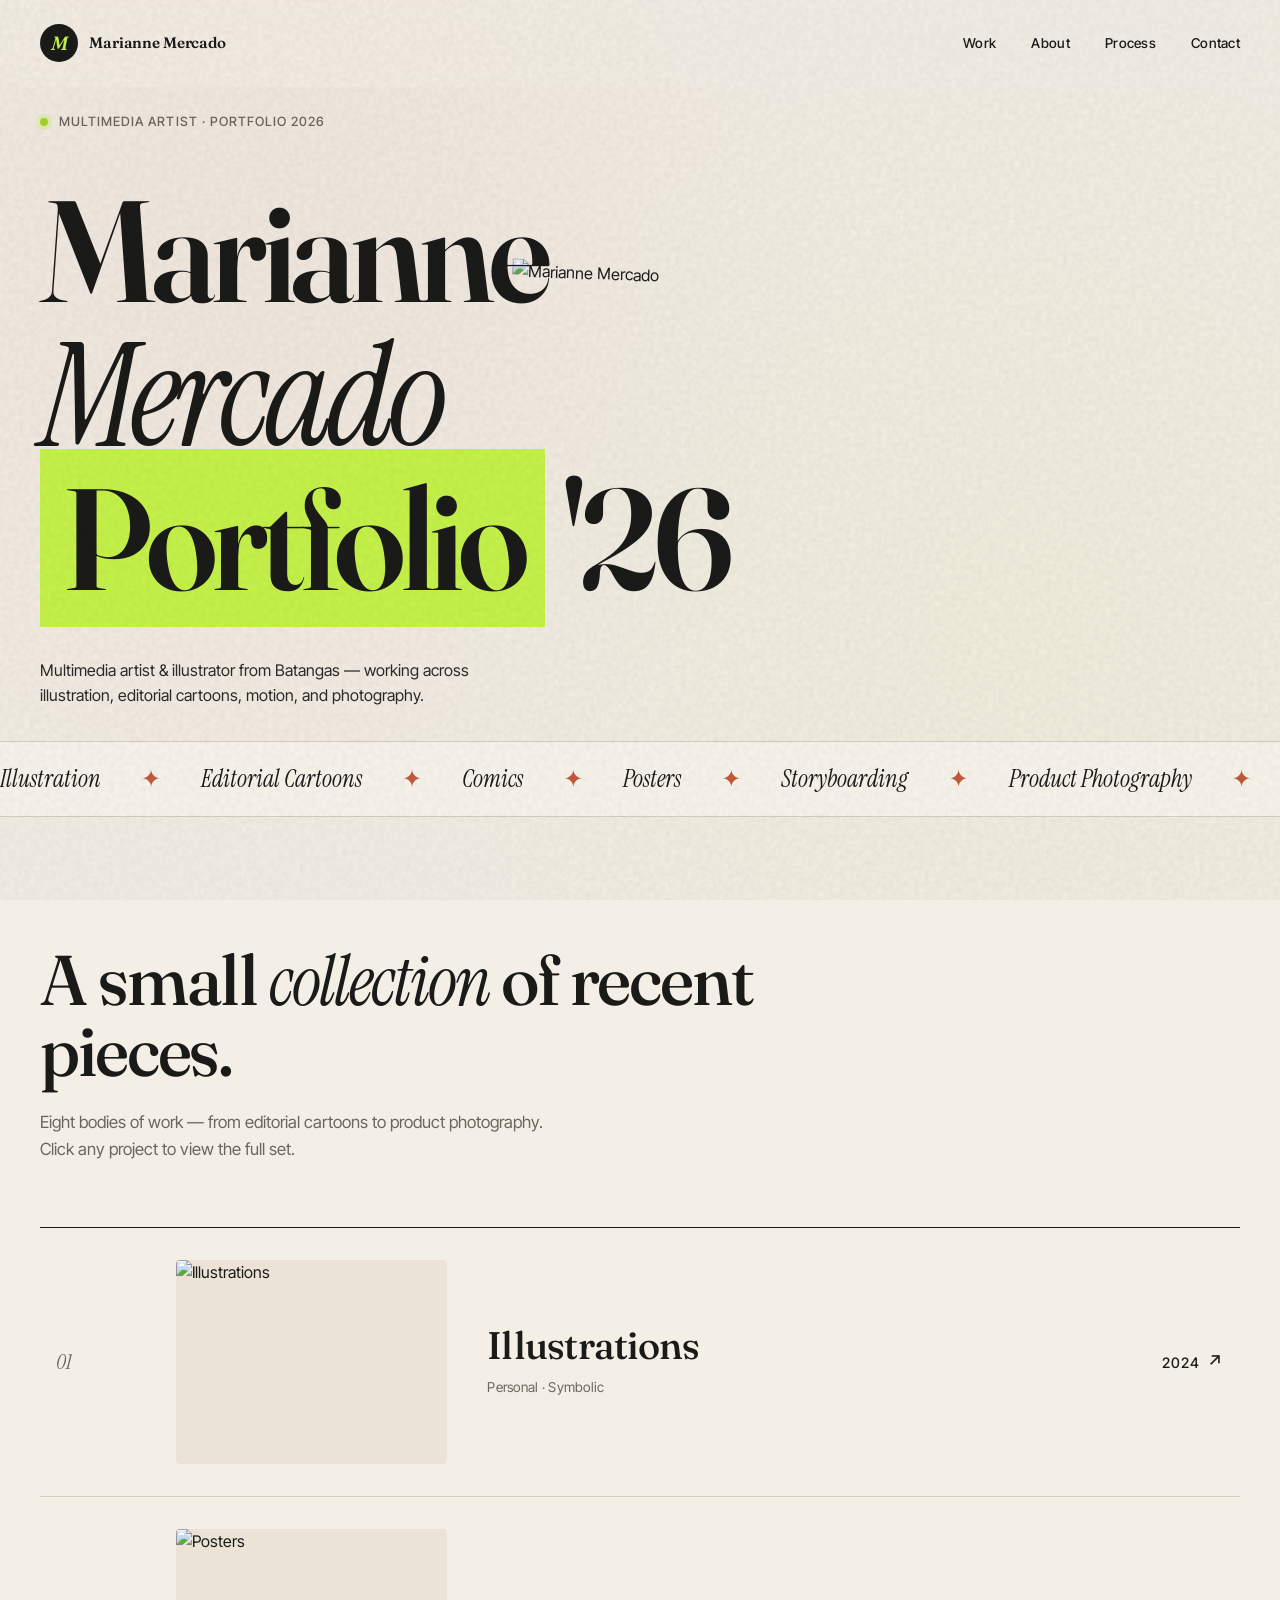
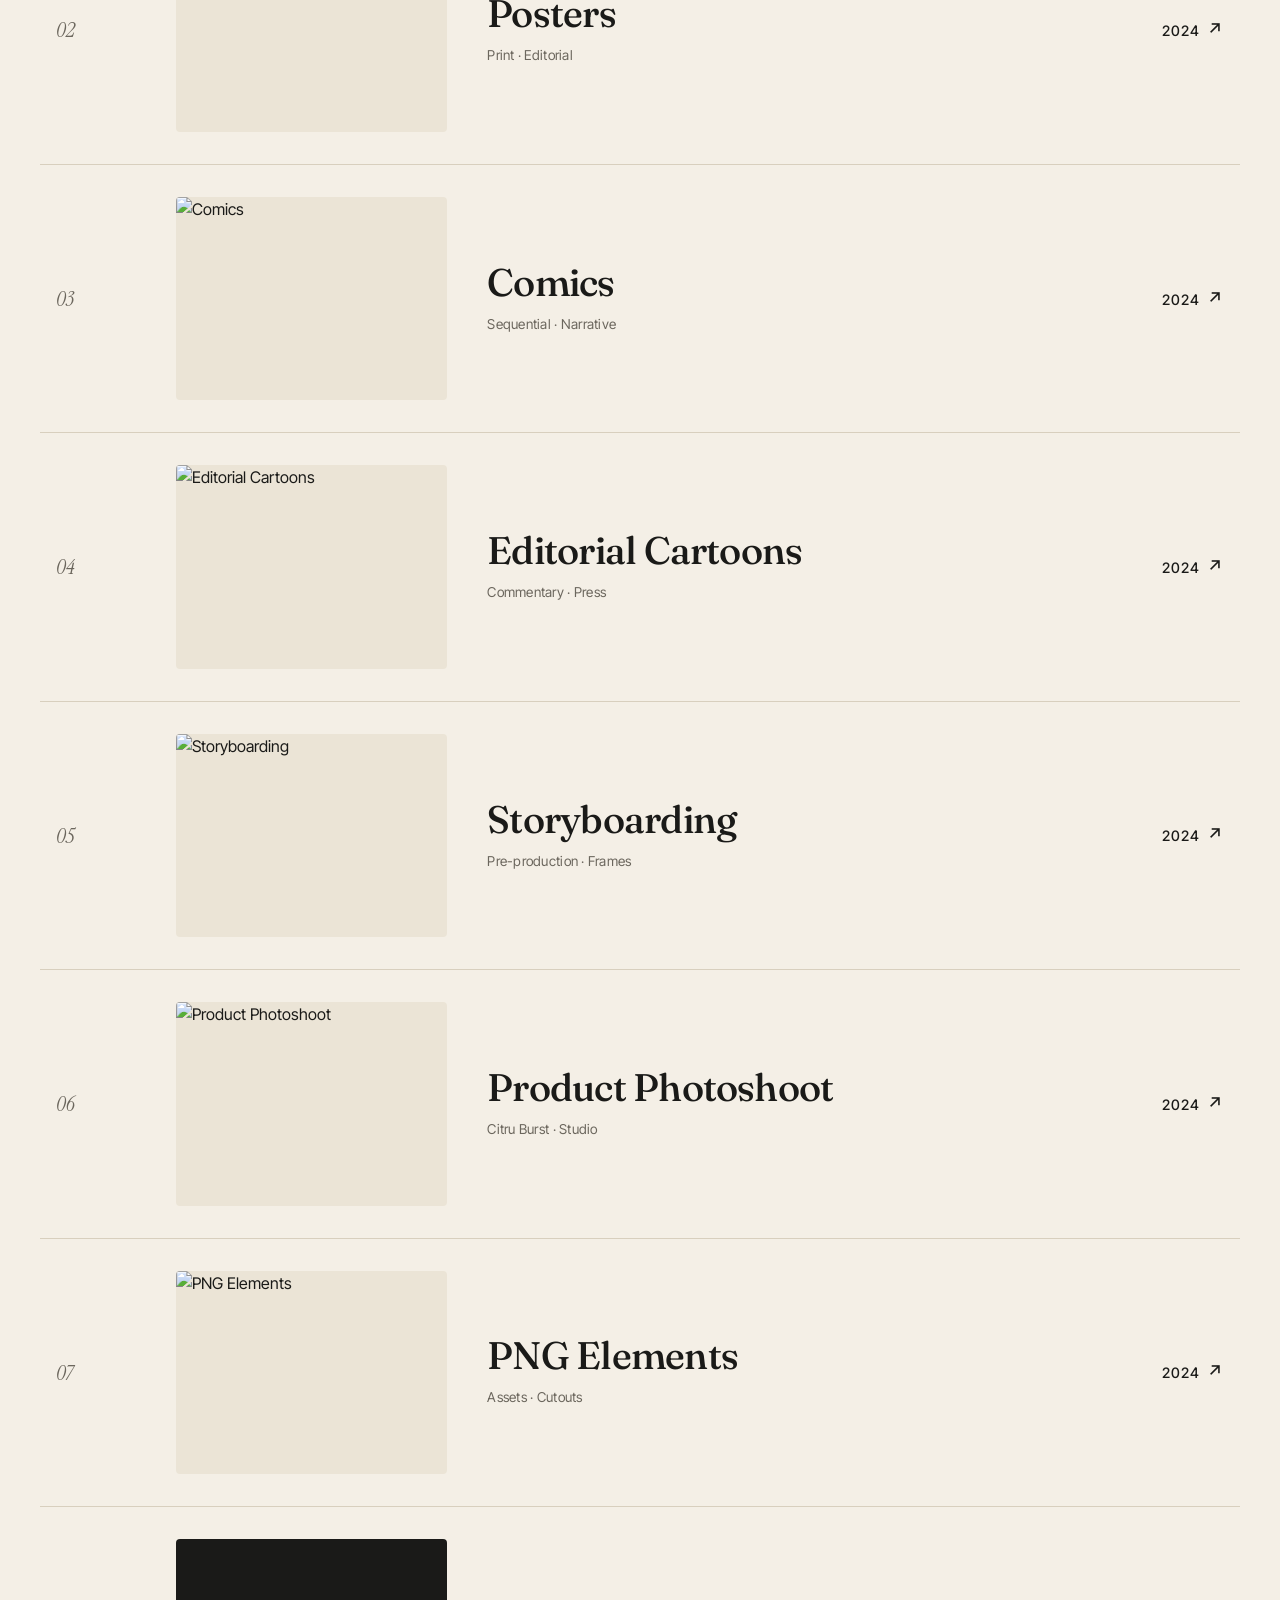
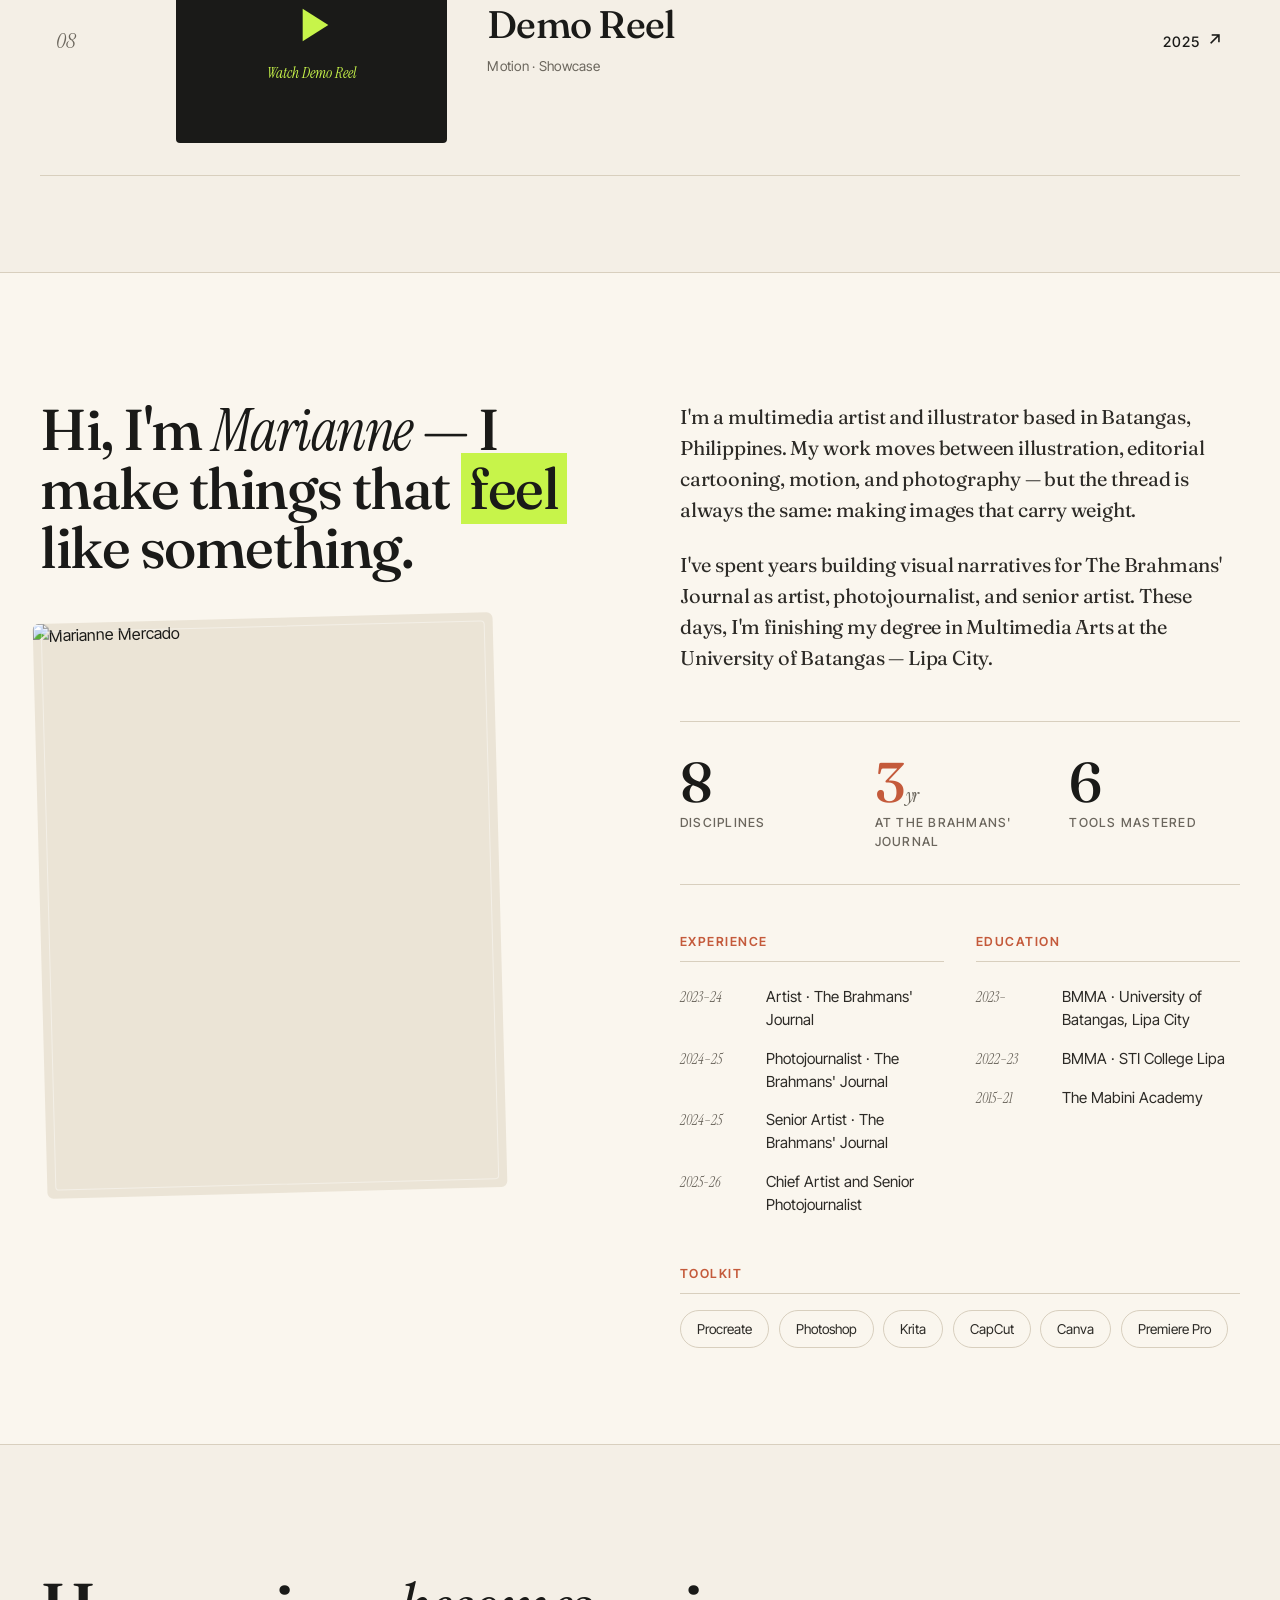
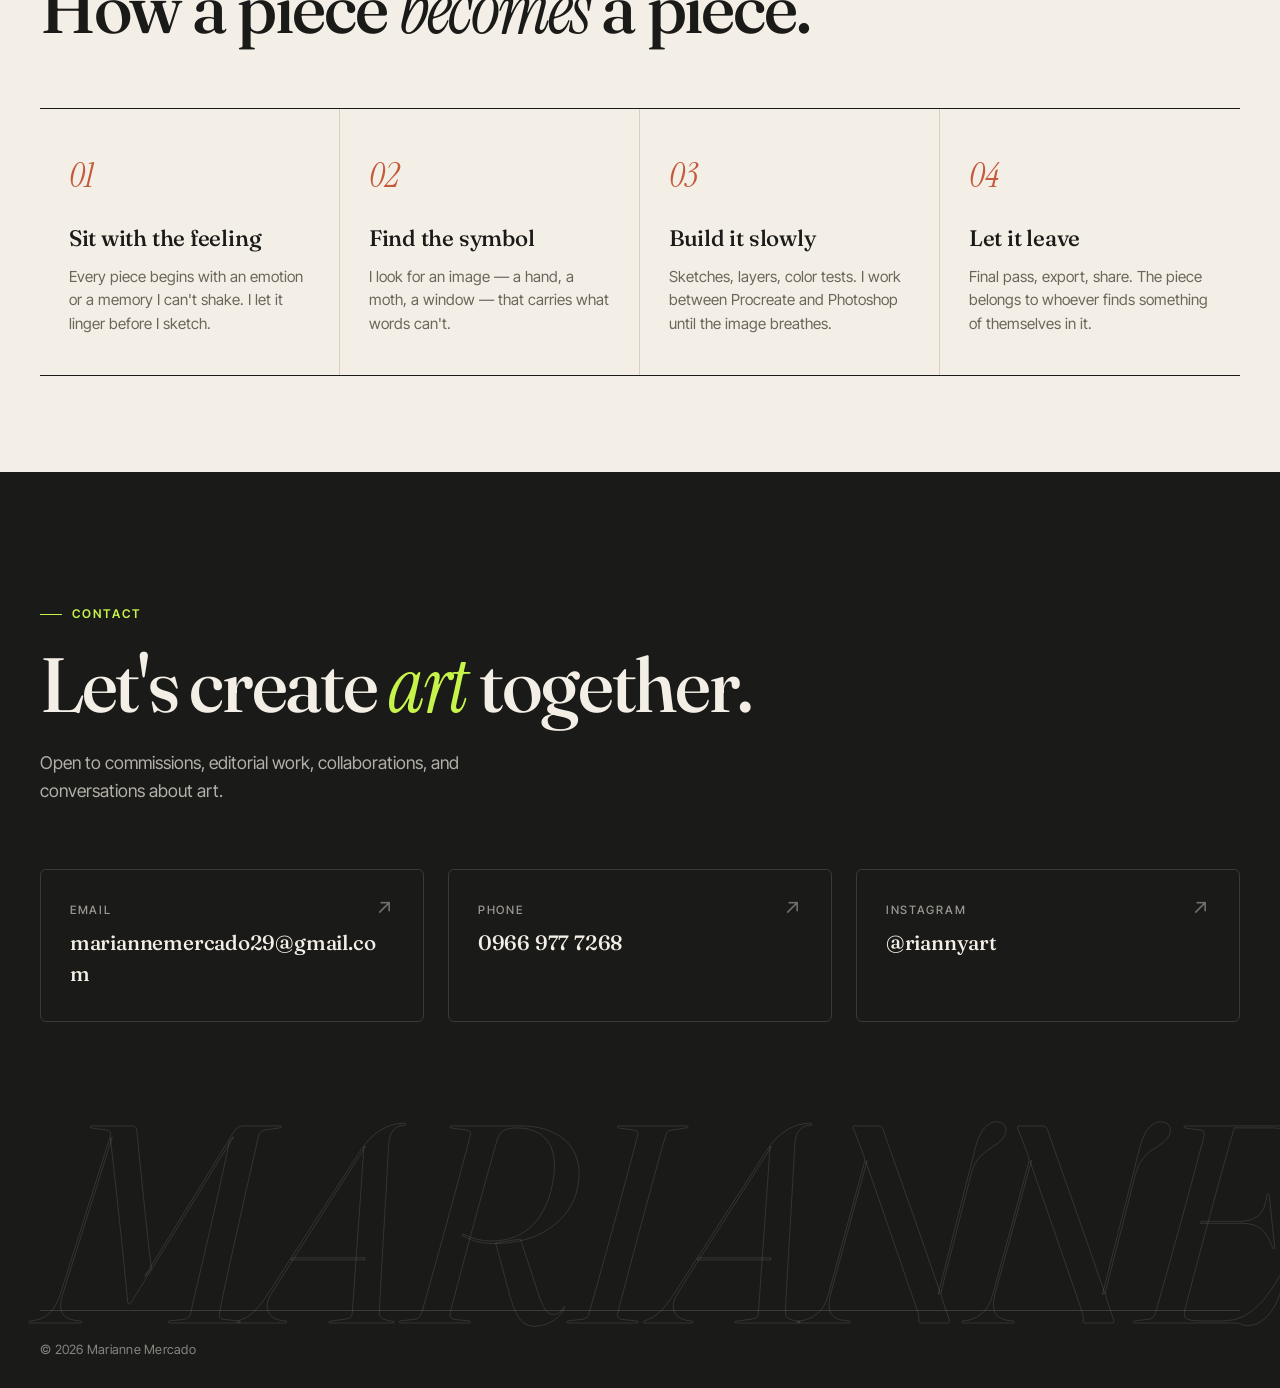
==== index.html @ a0bd2913 "Add files via upload" ====
<!DOCTYPE html>
<html lang="en">
<head>
    <meta charset="UTF-8">
    <meta name="viewport" content="width=device-width, initial-scale=1.0">
    <title>Marianne Mercado — Portfolio 2026</title>
    <link rel="stylesheet" href="styles.css">
    <link rel="preconnect" href="https://fonts.googleapis.com">
    <link rel="preconnect" href="https://fonts.gstatic.com" crossorigin>
    <link href="https://fonts.googleapis.com/css2?family=Fraunces:ital,opsz,wght@0,9..144,300;0,9..144,400;0,9..144,600;0,9..144,800;0,9..144,900;1,9..144,400&family=Instrument+Serif:ital@0;1&family=Inter+Tight:wght@300;400;500;600;700&display=swap" rel="stylesheet">
</head>
<body>

    <!-- ======= NAVBAR ======= -->
    <header class="navbar">
        <a href="#top" class="brand">
            <span class="brand-mark">M</span>
            <span class="brand-name">Marianne Mercado</span>
        </a>
        <nav class="nav-links">
            <a href="#work">Work</a>
            <a href="#about">About</a>
            <a href="#process">Process</a>
            <a href="#contact">Contact</a>
        </nav>
    </header>

   <!-- ======= HERO ======= -->
   <section id="top" class="hero">
    <div class="hero-grid">
        <div class="hero-meta">
            <span class="dot"></span>
            <span>Multimedia Artist · Portfolio 2026</span>
        </div>

            <h1 class="hero-title">
                <span class="line">Marianne</span>
                <span class="line"><em>Mercado</em></span>
                <span class="line"><span class="accent">Portfolio</span> '26</span>
            </h1>

            <div class="hero-portrait">
                <img src="potrait.png" alt="Marianne Mercado">
            </div>
        </div>

        <div class="hero-foot">
            <p class="hero-sub">
                Multimedia artist &amp; illustrator from Batangas — working across illustration, editorial cartoons, motion, and photography.
            </p>
            <!-- <a href="#work" class="hero-cta">
                <span>View Selected Work</span>
                <svg width="18" height="18" viewBox="0 0 24 24" fill="none" stroke="currentColor" stroke-width="2"><path d="M5 12h14M13 5l7 7-7 7"/></svg>
            </a> -->
        </div>

        <div class="ghost-type" aria-hidden="true">MM</div>
    </div>

    <div class="ticker">
        <div class="ticker-track">
            <span>Illustration</span><span>✦</span>
            <span>Editorial Cartoons</span><span>✦</span>
            <span>Comics</span><span>✦</span>
            <span>Posters</span><span>✦</span>
            <span>Storyboarding</span><span>✦</span>
            <span>Product Photography</span><span>✦</span>
            <span>Motion</span><span>✦</span>
            <span>Illustration</span><span>✦</span>
            <span>Editorial Cartoons</span><span>✦</span>
            <span>Comics</span><span>✦</span>
            <span>Posters</span><span>✦</span>
            <span>Storyboarding</span><span>✦</span>
            <span>Product Photography</span><span>✦</span>
            <span>Motion</span><span>✦</span>
        </div>
    </div>
</section>

    <!-- ======= SELECTED WORK ======= -->
    <section id="work" class="work">
        <div class="section-head">
            <h2 class="section-title">A small <em>collection</em> of recent pieces.</h2>
            <p class="section-note">Eight bodies of work — from editorial cartoons to product photography. Click any project to view the full set.</p>
        </div>

        <div class="projects">

            <!-- 01 ILLUSTRATIONS -->
            <a href="illustrations.html" class="project">
                <div class="proj-num">01</div>
                <div class="proj-media">
                    <img src="Illus1.PNG" alt="Illustrations">
                </div>
                <div class="proj-info">
                    <h3>Illustrations</h3>
                    <span class="proj-tag">Personal · Symbolic</span>
                </div>
                <div class="proj-year">2024</div>
            </a>

            <!-- 02 POSTERS -->
            <a href="posters.html" class="project">
                <div class="proj-num">02</div>
                <div class="proj-media">
                    <img src="Poster1.PNG" alt="Posters">
                </div>
                <div class="proj-info">
                    <h3>Posters</h3>
                    <span class="proj-tag">Print · Editorial</span>
                </div>
                <div class="proj-year">2024</div>
            </a>

            <!-- 03 COMICS -->
            <a href="comics.html" class="project">
                <div class="proj-num">03</div>
                <div class="proj-media">
                    <img src="Comic1.PNG" alt="Comics">
                </div>
                <div class="proj-info">
                    <h3>Comics</h3>
                    <span class="proj-tag">Sequential · Narrative</span>
                </div>
                <div class="proj-year">2024</div>
            </a>

            <!-- 04 EDITORIAL CARTOONS -->
            <a href="editorial-cartoons.html" class="project">
                <div class="proj-num">04</div>
                <div class="proj-media">
                    <img src="ec1.PNG" alt="Editorial Cartoons">
                </div>
                <div class="proj-info">
                    <h3>Editorial Cartoons</h3>
                    <span class="proj-tag">Commentary · Press</span>
                </div>
                <div class="proj-year">2024</div>
            </a>

            <!-- 05 STORYBOARDING -->
            <a href="storyboarding.html" class="project">
                <div class="proj-num">05</div>
                <div class="proj-media">
                    <img src="story1.PNG" alt="Storyboarding">
                </div>
                <div class="proj-info">
                    <h3>Storyboarding</h3>
                    <span class="proj-tag">Pre-production · Frames</span>
                </div>
                <div class="proj-year">2024</div>
            </a>

            <!-- 06 PRODUCT PHOTOSHOOT -->
            <a href="product-photoshoot.html" class="project">
                <div class="proj-num">06</div>
                <div class="proj-media">
                    <img src="Citru Birst 1.PNG" alt="Product Photoshoot">
                </div>
                <div class="proj-info">
                    <h3>Product Photoshoot</h3>
                    <span class="proj-tag">Citru Burst · Studio</span>
                </div>
                <div class="proj-year">2024</div>
            </a>

            <!-- 07 PNG ELEMENTS -->
            <a href="png-elements.html" class="project">
                <div class="proj-num">07</div>
                <div class="proj-media">
                    <img src="png1.PNG" alt="PNG Elements">
                </div>
                <div class="proj-info">
                    <h3>PNG Elements</h3>
                    <span class="proj-tag">Assets · Cutouts</span>
                </div>
                <div class="proj-year">2024</div>
            </a>

            <!-- 08 DEMO REEL -->
            <a href="demo-reel.html" class="project project-reel">
                <div class="proj-num">08</div>
                <div class="proj-media reel-media">
                    <div class="reel-overlay">
                        <svg width="56" height="56" viewBox="0 0 24 24" fill="currentColor"><path d="M8 5v14l11-7z"/></svg>
                        <span>Watch Demo Reel</span>
                    </div>
                </div>
                <div class="proj-info">
                    <h3>Demo Reel</h3>
                    <span class="proj-tag">Motion · Showcase</span>
                </div>
                <div class="proj-year">2025</div>
            </a>

        </div>
    </section>

    <!-- ======= ABOUT ======= -->
    <section id="about" class="about">
        <div class="about-grid">

            <div class="about-left">
                <!-- <span class="eyebrow">About</span> -->
                <h2 class="about-title">
                    Hi, I'm <em>Marianne</em> — I make things that <span class="accent">feel</span> like something.
                </h2>
                <div class="about-portrait">
                    <img src="mm.png" alt="Marianne Mercado">
                </div>
            </div>

            <div class="about-right">
                <p class="about-body">
                    I'm a multimedia artist and illustrator based in Batangas, Philippines. My work moves between illustration, editorial cartooning, motion, and photography — but the thread is always the same: making images that carry weight.
                </p>
                <p class="about-body">
                    I've spent years building visual narratives for The Brahmans' Journal as artist, photojournalist, and senior artist. These days, I'm finishing my degree in Multimedia Arts at the University of Batangas — Lipa City.
                </p>

                <div class="stats">
                    <div class="stat">
                        <div class="stat-num">8</div>
                        <div class="stat-lbl">Disciplines</div>
                    </div>
                    <div class="stat">
                        <div class="stat-num accent">3<span>yr</span></div>
                        <div class="stat-lbl">At The Brahmans' Journal</div>
                    </div>
                    <div class="stat">
                        <div class="stat-num">6</div>
                        <div class="stat-lbl">Tools mastered</div>
                    </div>
                </div>

                <div class="info-blocks">
                    <div class="info-block">
                        <h4>Experience</h4>
                        <ul>
                            <li><span>2023–24</span> Artist · The Brahmans' Journal</li>
                            <li><span>2024–25</span> Photojournalist · The Brahmans' Journal</li>
                            <li><span>2024–25</span> Senior Artist · The Brahmans' Journal</li>
                            <li><span>2025-26</span> Chief Artist and Senior Photojournalist</li>
                        </ul>
                    </div>

                    <div class="info-block">
                        <h4>Education</h4>
                        <ul>
                            <li><span>2023–</span> BMMA · University of Batangas, Lipa City</li>
                            <li><span>2022–23</span> BMMA · STI College Lipa</li>
                            <li><span>2015–21</span> The Mabini Academy</li>
                        </ul>
                    </div>

                    <div class="info-block info-block-wide">
                        <h4>Toolkit</h4>
                        <div class="tools">
                            <span>Procreate</span>
                            <span>Photoshop</span>
                            <span>Krita</span>
                            <span>CapCut</span>
                            <span>Canva</span>
                            <span>Premiere Pro</span>
                        </div>
                    </div>
                </div>
            </div>

        </div>
    </section>

    <!-- ======= PROCESS ======= -->
    <section id="process" class="process">
        <div class="section-head">
            <!-- <span class="eyebrow">Process</span> -->
            <h2 class="section-title">How a piece <em>becomes</em> a piece.</h2>
        </div>

        <div class="process-steps">
            <div class="step">
                <div class="step-num">01</div>
                <h4>Sit with the feeling</h4>
                <p>Every piece begins with an emotion or a memory I can't shake. I let it linger before I sketch.</p>
            </div>
            <div class="step">
                <div class="step-num">02</div>
                <h4>Find the symbol</h4>
                <p>I look for an image — a hand, a moth, a window — that carries what words can't.</p>
            </div>
            <div class="step">
                <div class="step-num">03</div>
                <h4>Build it slowly</h4>
                <p>Sketches, layers, color tests. I work between Procreate and Photoshop until the image breathes.</p>
            </div>
            <div class="step">
                <div class="step-num">04</div>
                <h4>Let it leave</h4>
                <p>Final pass, export, share. The piece belongs to whoever finds something of themselves in it.</p>
            </div>
        </div>
    </section>

    <!-- ======= CONTACT ======= -->
    <section id="contact" class="contact">
        <div class="contact-inner">
            <span class="eyebrow">Contact</span>
            <h2 class="contact-title">
                Let's create <em>art</em> together.
            </h2>
            <p class="contact-sub">
                Open to commissions, editorial work, collaborations, and conversations about art.
            </p>

            <div class="contact-grid">
                <a href="mailto:mariannemercado29@gmail.com" class="contact-card">
                    <span class="card-lbl">Email</span>
                    <span class="card-val">mariannemercado29@gmail.com</span>
                    <span class="card-arrow">↗</span>
                </a>
                <a href="tel:09669777268" class="contact-card">
                    <span class="card-lbl">Phone</span>
                    <span class="card-val">0966 977 7268</span>
                    <span class="card-arrow">↗</span>
                </a>
                <a href="https://instagram.com/riannyart" class="contact-card">
                    <span class="card-lbl">Instagram</span>
                    <span class="card-val">@riannyart</span>
                    <span class="card-arrow">↗</span>
                </a>
            </div>
        </div>

        <div class="big-name" aria-hidden="true">MARIANNE</div>

        <footer class="footer">
            <span>© 2026 Marianne Mercado</span>
            <!-- <span>Made with care in UBLC, PH</span> -->
        </footer>
    </section>

</body>
</html>
---- styles.css ----
/* =========================================================
   MARIANNE MERCADO — PORTFOLIO 2026
   Artsy editorial portfolio · light cream + lime accent
   ========================================================= */

* { margin: 0; padding: 0; box-sizing: border-box; }

:root {
    /* Core palette — warm cream + ink + sharp lime */
    --cream: #f4efe6;
    --cream-deep: #ebe4d6;
    --paper: #faf6ee;
    --ink: #1a1a18;
    --ink-soft: #2c2a26;
    --muted: #6b665d;
    --line: #d8cfbe;
    --lime: #c7f44a;
    --lime-deep: #a8d62e;
    --rust: #c45a3b;

    /* Typography */
    --serif: 'Fraunces', 'Playfair Display', Georgia, serif;
    --serif-italic: 'Instrument Serif', 'Fraunces', Georgia, serif;
    --sans: 'Inter Tight', system-ui, sans-serif;
}

html { scroll-behavior: smooth; }

body {
    font-family: var(--sans);
    background: var(--cream);
    color: var(--ink);
    line-height: 1.5;
    overflow-x: hidden;
    /* Subtle paper grain */
    background-image:
        radial-gradient(circle at 20% 30%, rgba(196, 90, 59, 0.04) 0, transparent 50%),
        radial-gradient(circle at 80% 70%, rgba(199, 244, 74, 0.05) 0, transparent 50%);
    background-attachment: fixed;
}

/* Grain overlay for that "printed" texture */
body::before {
    content: '';
    position: fixed;
    inset: 0;
    pointer-events: none;
    z-index: 999;
    opacity: 0.15;
    mix-blend-mode: multiply;
    background-image: url("data:image/svg+xml,%3Csvg viewBox='0 0 200 200' xmlns='http://www.w3.org/2000/svg'%3E%3Cfilter id='n'%3E%3CfeTurbulence type='fractalNoise' baseFrequency='0.85' numOctaves='2' stitchTiles='stitch'/%3E%3CfeColorMatrix values='0 0 0 0 0.1 0 0 0 0 0.1 0 0 0 0 0.1 0 0 0 0.6 0'/%3E%3C/filter%3E%3Crect width='100%25' height='100%25' filter='url(%23n)'/%3E%3C/svg%3E");
}

img { max-width: 100%; display: block; }
a { color: inherit; text-decoration: none; }
em { font-family: var(--serif-italic); font-style: italic; font-weight: 400; }

::selection { background: var(--lime); color: var(--ink); }

/* =========================================================
   NAVBAR
   ========================================================= */

.navbar {
    position: fixed;
    top: 0; left: 0; right: 0;
    z-index: 100;
    display: flex;
    justify-content: space-between;
    align-items: center;
    padding: 1.5rem 2.5rem;
    backdrop-filter: blur(8px);
    background: rgba(244, 239, 230, 0.75);
    border-bottom: 1px solid transparent;
    transition: border-color 0.3s ease;
}

.navbar:hover { border-bottom-color: var(--line); }

.brand {
    display: flex;
    align-items: center;
    gap: 0.7rem;
    font-family: var(--serif);
    font-weight: 600;
}

.brand-mark {
    width: 38px;
    height: 38px;
    border-radius: 50%;
    background: var(--ink);
    color: var(--lime);
    display: flex;
    align-items: center;
    justify-content: center;
    font-family: var(--serif);
    font-style: italic;
    font-size: 1.2rem;
    font-weight: 600;
    transition: transform 0.4s cubic-bezier(0.34, 1.56, 0.64, 1);
}

.brand:hover .brand-mark { transform: rotate(-15deg) scale(1.05); }

.brand-name {
    font-size: 0.95rem;
    letter-spacing: -0.01em;
}

.nav-links {
    display: flex;
    gap: 2.2rem;
    font-family: var(--sans);
    font-size: 0.85rem;
    font-weight: 500;
    letter-spacing: 0.02em;
}

.nav-links a {
    position: relative;
    padding: 0.3rem 0;
    transition: color 0.2s ease;
}

.nav-links a::after {
    content: '';
    position: absolute;
    left: 0; bottom: 0;
    width: 100%;
    height: 1px;
    background: var(--ink);
    transform: scaleX(0);
    transform-origin: right;
    transition: transform 0.4s cubic-bezier(0.65, 0, 0.35, 1);
}

.nav-links a:hover::after {
    transform: scaleX(1);
    transform-origin: left;
}

/* =========================================================
   HERO
   ========================================================= */
.hero {
    padding: 7rem 2.5rem 0;
    position: relative;
    overflow: hidden;
}

.hero-title {
    margin-top: 3rem;
    font-family: var(--serif);
    font-weight: 600;
    font-size: clamp(9rem, 9vw, 9rem);
    line-height: 0.99;
    letter-spacing: -0.04em;
    margin: 0;
    position: relative;
    z-index: 2;
}

.hero-title .line {
    display: block;
    overflow: visible;
    padding-left: 0 !important;
}
.hero-meta {
    display: flex;
    align-items: center;
    gap: 0.7rem;
    font-size: 0.8rem;
    letter-spacing: 0.08em;
    text-transform: uppercase;
    color: var(--muted);
    font-weight: 500;
    margin-bottom: 3rem;
}

.dot {
    width: 8px; height: 8px;
    border-radius: 50%;
    background: var(--lime-deep);
    box-shadow: 0 0 0 4px rgba(199, 244, 74, 0.3);
    animation: pulse 2.5s ease-in-out infinite;
}

@keyframes pulse {
    0%, 100% { box-shadow: 0 0 0 4px rgba(199, 244, 74, 0.3); }
    50% { box-shadow: 0 0 0 8px rgba(199, 244, 74, 0.1); }
}


.hero-title .accent {
    background: var(--lime);
    color: var(--ink);
    padding: 0 0.15em;
    font-style: normal;
    box-decoration-break: clone;
    -webkit-box-decoration-break: clone;
}

.hero-foot {
    display: grid;
    grid-template-columns: 1fr auto;
    gap: 3rem;
    align-items: end;
    padding-bottom: 2rem;
    /* border-top: 1px solid var(--line); */
    padding-top: 3rem;
}

.hero-sub {
    max-width: 480px;
    font-size: 1rem;
    color: var(--ink-soft);
    line-height: 1.6;
}

.hero-cta {
    display: inline-flex;
    align-items: center;
    gap: 0.7rem;
    background: var(--ink);
    color: var(--cream);
    padding: 1.1rem 2rem;
    border-radius: 999px;
    font-size: 0.9rem;
    font-weight: 500;
    letter-spacing: 0.01em;
    transition: all 0.4s cubic-bezier(0.65, 0, 0.35, 1);
    position: relative;
    overflow: hidden;
}

.hero-cta::before {
    content: '';
    position: absolute;
    inset: 0;
    background: var(--lime);
    transform: translateY(100%);
    transition: transform 0.4s cubic-bezier(0.65, 0, 0.35, 1);
}

.hero-cta span, .hero-cta svg {
    position: relative; z-index: 2;
    transition: color 0.3s ease;
}

.hero-cta:hover { color: var(--ink); }
.hero-cta:hover::before { transform: translateY(0); }
.hero-cta:hover svg { transform: translateX(4px); }
.hero-cta svg { transition: transform 0.3s ease; }

/* Ghost typography behind hero */
.ghost-type {
    display: none;
    position: absolute;
    bottom: 6rem;
    right: -4rem;
    font-family: var(--serif);
    font-style: italic;
    font-size: clamp(20rem, 45vw, 45rem);
    font-weight: 400;
    line-height: 0.8;
    color: transparent;
    -webkit-text-stroke: 1px rgba(26, 26, 24, 0.07);
    pointer-events: none;
    z-index: 0;
    user-select: none;
}
/* Marquee ticker */
.ticker {
    margin: 0 -2.5rem;
    padding: 1.2rem 0;
    border-top: 1px solid var(--line);
    border-bottom: 1px solid var(--line);
    background: var(--paper);
    overflow: hidden;
    position: relative;
}

.ticker-track {
    display: flex;
    gap: 2.5rem;
    align-items: center;
    white-space: nowrap;
    animation: scroll 40s linear infinite;
    font-family: var(--serif-italic);
    font-style: italic;
    font-size: 1.5rem;
    color: var(--ink);
}

.ticker-track span:nth-child(even) {
    color: var(--rust);
    font-style: normal;
    font-family: var(--sans);
}

@keyframes scroll {
    from { transform: translateX(0); }
    to { transform: translateX(-50%); }
}

/* =========================================================
   SECTION HEADS
   ========================================================= */

.eyebrow {
    display: inline-block;
    font-size: 0.75rem;
    font-weight: 600;
    letter-spacing: 0.18em;
    text-transform: uppercase;
    color: var(--rust);
    margin-bottom: 1.5rem;
    position: relative;
    padding-left: 2rem;
}

.eyebrow::before {
    content: '';
    position: absolute;
    left: 0; top: 50%;
    width: 1.4rem;
    height: 1px;
    background: var(--rust);
}

.section-head {
    max-width: 900px;
    margin-bottom: 4rem;
}

.section-title {
    font-family: var(--serif);
    font-weight: 500;
    font-size: clamp(2.5rem, 5.5vw, 5rem);
    line-height: 0.98;
    letter-spacing: -0.03em;
    margin-bottom: 1.5rem;
}

.section-note {
    max-width: 520px;
    font-size: 1.05rem;
    color: var(--muted);
    line-height: 1.6;
}

/* =========================================================
   SELECTED WORK
   ========================================================= */

.work {
    padding: 8rem 2.5rem 6rem;
    position: relative;
}

.projects {
    display: flex;
    flex-direction: column;
    border-top: 1px solid var(--ink);
}

.project {
    display: grid;
    grid-template-columns: 80px 1fr 2.2fr 100px;
    gap: 2.5rem;
    align-items: center;
    padding: 2rem 1rem;
    border-bottom: 1px solid var(--line);
    position: relative;
    transition: padding 0.5s cubic-bezier(0.65, 0, 0.35, 1);
    overflow: hidden;
}

.project::before {
    content: '';
    position: absolute;
    inset: 0;
    background: var(--paper);
    transform: scaleY(0);
    transform-origin: bottom;
    transition: transform 0.5s cubic-bezier(0.65, 0, 0.35, 1);
    z-index: 0;
}

.project:hover::before {
    transform: scaleY(1);
    transform-origin: top;
}

.project:hover { padding-left: 2rem; padding-right: 2rem; }

.project > * { position: relative; z-index: 1; }

.proj-num {
    font-family: var(--serif-italic);
    font-style: italic;
    font-size: 1.4rem;
    color: var(--muted);
    font-weight: 400;
}

.proj-media {
    aspect-ratio: 4 / 3;
    overflow: hidden;
    border-radius: 4px;
    background: var(--cream-deep);
    transition: transform 0.5s cubic-bezier(0.65, 0, 0.35, 1);
}

.proj-media img {
    width: 100%;
    height: 100%;
    object-fit: cover;
    transition: transform 0.7s cubic-bezier(0.65, 0, 0.35, 1);
}

.project:hover .proj-media img { transform: scale(1.05); }

.proj-info h3 {
    font-family: var(--serif);
    font-weight: 500;
    font-size: clamp(1.8rem, 3vw, 2.8rem);
    line-height: 1;
    letter-spacing: -0.02em;
    margin-bottom: 0.6rem;
    transition: transform 0.4s cubic-bezier(0.65, 0, 0.35, 1);
}

.project:hover .proj-info h3 {
    transform: translateX(8px);
    font-style: italic;
    font-family: var(--serif-italic);
}

.proj-tag {
    font-size: 0.85rem;
    color: var(--muted);
    letter-spacing: 0.02em;
}

.proj-year {
    font-family: var(--sans);
    font-size: 0.9rem;
    color: var(--ink);
    font-weight: 500;
    text-align: right;
    letter-spacing: 0.05em;
    position: relative;
}

.proj-year::after {
    content: '↗';
    display: inline-block;
    margin-left: 0.5rem;
    font-size: 1.1rem;
    transition: transform 0.4s cubic-bezier(0.34, 1.56, 0.64, 1);
}

.project:hover .proj-year::after {
    transform: translate(4px, -4px);
    color: var(--rust);
}

/* Demo reel special treatment */
.reel-media {
    background: var(--ink);
    display: flex;
    align-items: center;
    justify-content: center;
    color: var(--lime);
}

.reel-overlay {
    display: flex;
    flex-direction: column;
    align-items: center;
    gap: 0.6rem;
    font-family: var(--serif-italic);
    font-style: italic;
    font-size: 0.95rem;
}

/* =========================================================
   ABOUT
   ========================================================= */

.about {
    padding: 8rem 2.5rem 6rem;
    background: var(--paper);
    border-top: 1px solid var(--line);
    border-bottom: 1px solid var(--line);
    position: relative;
}

.about-grid {
    display: grid;
    grid-template-columns: 1fr 1fr;
    gap: 5rem;
    max-width: 1500px;
    margin: 0 auto;
}

.about-left { position: sticky; top: 7rem; align-self: start; }

.about-title {
    font-family: var(--serif);
    font-weight: 500;
    font-size: clamp(2.2rem, 4.5vw, 4rem);
    line-height: 1.02;
    letter-spacing: -0.025em;
    margin-bottom: 2.5rem;
}

.about-title .accent {
    background: var(--lime);
    padding: 0 0.15em;
}

.about-portrait {
    width: 100%;
    max-width: 460px;
    aspect-ratio: 4 / 5;
    background: var(--cream-deep);
    border-radius: 6px;
    overflow: hidden;
    transform: rotate(-1.5deg);
    transition: transform 0.6s cubic-bezier(0.65, 0, 0.35, 1);
    position: relative;
}

.about-portrait::before {
    content: '';
    position: absolute;
    inset: 8px;
    border: 1px solid rgba(255, 255, 255, 0.4);
    border-radius: 4px;
    z-index: 2;
    pointer-events: none;
}

.about-portrait:hover { transform: rotate(0); }

.about-portrait img {
    width: 100%;
    height: 100%;
    object-fit: cover;
    object-position: center top;
}

.about-body {
    font-family: var(--serif);
    font-weight: 400;
    font-size: 1.25rem;
    line-height: 1.55;
    color: var(--ink-soft);
    margin-bottom: 1.5rem;
    letter-spacing: -0.01em;
}

.about-body:last-of-type { margin-bottom: 3rem; }

/* Stats row */
.stats {
    display: grid;
    grid-template-columns: repeat(3, 1fr);
    gap: 1.5rem;
    padding: 2rem 0;
    border-top: 1px solid var(--line);
    border-bottom: 1px solid var(--line);
    margin-bottom: 3rem;
}

.stat-num {
    font-family: var(--serif);
    font-weight: 500;
    font-size: 3.5rem;
    line-height: 1;
    letter-spacing: -0.03em;
    margin-bottom: 0.3rem;
}

.stat-num span {
    font-size: 1.2rem;
    font-style: italic;
    font-family: var(--serif-italic);
    margin-left: 0.15em;
    color: var(--muted);
}

.stat-num.accent { color: var(--rust); }

.stat-lbl {
    font-size: 0.78rem;
    text-transform: uppercase;
    letter-spacing: 0.1em;
    color: var(--muted);
    font-weight: 500;
}

/* Info blocks */
.info-blocks {
    display: grid;
    grid-template-columns: 1fr 1fr;
    gap: 2.5rem 2rem;
}

.info-block-wide { grid-column: 1 / -1; }

.info-block h4 {
    font-family: var(--sans);
    font-weight: 600;
    font-size: 0.78rem;
    text-transform: uppercase;
    letter-spacing: 0.12em;
    color: var(--rust);
    margin-bottom: 1rem;
    padding-bottom: 0.6rem;
    border-bottom: 1px solid var(--line);
}

.info-block ul { list-style: none; }

.info-block li {
    font-size: 0.95rem;
    color: var(--ink-soft);
    padding: 0.5rem 0;
    display: flex;
    gap: 1rem;
    align-items: baseline;
}

.info-block li span {
    flex-shrink: 0;
    font-family: var(--serif-italic);
    font-style: italic;
    color: var(--muted);
    font-size: 0.85rem;
    width: 70px;
}

.tools {
    display: flex;
    flex-wrap: wrap;
    gap: 0.6rem;
}

.tools span {
    font-size: 0.85rem;
    padding: 0.5rem 1rem;
    border: 1px solid var(--line);
    border-radius: 999px;
    color: var(--ink-soft);
    transition: all 0.3s ease;
    cursor: default;
}

.tools span:hover {
    background: var(--ink);
    color: var(--lime);
    border-color: var(--ink);
}

/* =========================================================
   PROCESS
   ========================================================= */

.process {
    padding: 8rem 2.5rem 6rem;
}

.process-steps {
    display: grid;
    grid-template-columns: repeat(4, 1fr);
    gap: 0;
    border-top: 1px solid var(--ink);
    border-bottom: 1px solid var(--ink);
}

.step {
    padding: 2.5rem 1.8rem;
    border-right: 1px solid var(--line);
    position: relative;
    transition: background 0.4s ease;
}

.step:last-child { border-right: none; }

.step:hover { background: var(--paper); }

.step-num {
    font-family: var(--serif-italic);
    font-style: italic;
    font-size: 2.2rem;
    color: var(--rust);
    margin-bottom: 1.5rem;
}

.step h4 {
    font-family: var(--serif);
    font-weight: 500;
    font-size: 1.4rem;
    letter-spacing: -0.01em;
    margin-bottom: 0.8rem;
    line-height: 1.15;
}

.step p {
    font-size: 0.95rem;
    color: var(--muted);
    line-height: 1.55;
}

/* =========================================================
   CONTACT
   ========================================================= */

.contact {
    background: var(--ink);
    color: var(--cream);
    padding: 8rem 2.5rem 0;
    position: relative;
    overflow: hidden;
}

.contact .eyebrow { color: var(--lime); }
.contact .eyebrow::before { background: var(--lime); }

.contact-inner {
    max-width: 1200px;
    margin: 0 auto;
    position: relative;
    z-index: 2;
}

.contact-title {
    font-family: var(--serif);
    font-weight: 500;
    font-size: clamp(2.5rem, 6vw, 6rem);
    line-height: 0.98;
    letter-spacing: -0.03em;
    margin-bottom: 1.5rem;
    max-width: 900px;
}

.contact-title em {
    color: var(--lime);
}

.contact-sub {
    max-width: 500px;
    font-size: 1.1rem;
    color: rgba(244, 239, 230, 0.7);
    margin-bottom: 4rem;
    line-height: 1.6;
}

.contact-grid {
    display: grid;
    grid-template-columns: repeat(3, 1fr);
    gap: 1.5rem;
    margin-bottom: 5rem;
}

.contact-card {
    display: flex;
    flex-direction: column;
    gap: 0.5rem;
    padding: 2rem 1.8rem;
    border: 1px solid rgba(244, 239, 230, 0.15);
    border-radius: 6px;
    position: relative;
    transition: all 0.4s cubic-bezier(0.65, 0, 0.35, 1);
    overflow: hidden;
}

.contact-card::before {
    content: '';
    position: absolute;
    inset: 0;
    background: var(--lime);
    transform: translateY(100%);
    transition: transform 0.4s cubic-bezier(0.65, 0, 0.35, 1);
}

.contact-card > * { position: relative; z-index: 2; transition: color 0.3s ease; }

.contact-card:hover { border-color: var(--lime); }
.contact-card:hover::before { transform: translateY(0); }
.contact-card:hover * { color: var(--ink); }

.card-lbl {
    font-size: 0.72rem;
    text-transform: uppercase;
    letter-spacing: 0.15em;
    color: rgba(244, 239, 230, 0.6);
    font-weight: 500;
}

.card-val {
    font-family: var(--serif);
    font-size: 1.3rem;
    font-weight: 500;
    letter-spacing: -0.01em;
    word-break: break-word;
}

.card-arrow {
    position: absolute;
    top: 1.5rem;
    right: 1.8rem;
    font-size: 1.3rem;
    color: rgba(244, 239, 230, 0.4);
}

/* Big background name */
.big-name {
    font-family: var(--serif);
    font-style: italic;
    font-weight: 400;
    font-size: clamp(8rem, 22vw, 22rem);
    line-height: 0.85;
    text-align: center;
    color: transparent;
    -webkit-text-stroke: 1px rgba(244, 239, 230, 0.12);
    user-select: none;
    pointer-events: none;
    margin-top: 4rem;
    margin-bottom: -2rem;
    letter-spacing: -0.02em;
}

.footer {
    border-top: 1px solid rgba(244, 239, 230, 0.15);
    padding: 1.8rem 0;
    display: flex;
    justify-content: space-between;
    align-items: center;
    font-size: 0.8rem;
    color: rgba(244, 239, 230, 0.5);
    letter-spacing: 0.02em;
    position: relative;
    z-index: 2;
}

/* =========================================================
   GALLERY PAGES (kept lightweight, restyled)
   ========================================================= */

.gallery-page {
    background: var(--cream);
    color: var(--ink);
    min-height: 100vh;
    padding: 7rem 2.5rem 6rem;
}

.gallery-container {
    max-width: 1500px;
    margin: 0 auto;
}

.page-title {
    font-family: var(--serif);
    font-weight: 500;
    font-size: clamp(3rem, 7vw, 6rem);
    line-height: 0.95;
    letter-spacing: -0.03em;
    margin-bottom: 3.5rem;
    border-bottom: 1px solid var(--line);
    padding-bottom: 1.5rem;
}

.gallery-row {
    display: flex;
    gap: 1.2rem;
    margin-bottom: 1.2rem;
    flex-wrap: wrap;
}

.img-placeholder {
    object-fit: cover;
    border-radius: 4px;
    background: var(--cream-deep);
    transition: transform 0.4s ease;
}

.img-placeholder:hover {
    transform: translateY(-4px);
}

.stack-col {
    display: flex;
    flex-direction: column;
    gap: 1.2rem;
    flex: 1;
}

/* Aspect ratios kept similar to original */
.landscape-md { flex: 1; aspect-ratio: 4 / 3; min-width: 220px; }
.landscape-lg { flex: 1.5; aspect-ratio: 16 / 10; min-width: 280px; }
.landscape-xl { flex: 2; aspect-ratio: 16 / 9; min-width: 380px; }
.portrait-sm { flex: 0.7; aspect-ratio: 3 / 4; min-width: 160px; }
.portrait-md { flex: 1; aspect-ratio: 3 / 4; min-width: 200px; }
.portrait-tall { flex: 1; aspect-ratio: 2 / 3; min-width: 220px; }
.square-md { flex: 1; aspect-ratio: 1; min-width: 220px; }

/* Comics grid */
.comics-grid {
    display: grid;
    grid-template-columns: repeat(2, 1fr);
    gap: 1.5rem;
}
.comic-panel { aspect-ratio: 4 / 3; width: 100%; }

/* PNG */
.png-cutout { flex: 1; aspect-ratio: 1; min-width: 180px; }
.png-cutout-wide {
    width: 60%;
    max-width: 700px;
    aspect-ratio: 16 / 9;
    margin: 1.2rem auto 0;
}
.png-bottom-row { display: flex; justify-content: center; }

/* Storyboarding */
.storyboard-md { flex: 1.2; aspect-ratio: 4 / 3; min-width: 240px; }
.storyboard-sm { flex: 0.7; aspect-ratio: 1 / 1.2; min-width: 150px; }
.storyboard-wide { flex: 1; aspect-ratio: 16 / 9; min-width: 280px; }
.storyboard-small-wide {
    width: 30%;
    min-width: 240px;
    aspect-ratio: 16 / 9;
}
.storyboard-bottom-row { justify-content: center; }

/* Editorial */
.editorial-wide { flex: 1; aspect-ratio: 16 / 9; min-width: 280px; }
.editorial-bottom-row { justify-content: center; }
.editorial-bottom-row .editorial-wide {
    flex: 0 0 50%;
    max-width: 600px;
}

/* Product */
.product-row { gap: 1.5rem; margin-bottom: 1.5rem; }
.product-wide { flex: 1; aspect-ratio: 16 / 9; min-width: 300px; }

/* Demo reel page */
.demo-reel-page {
    background: var(--ink);
    color: var(--cream);
    min-height: 100vh;
    padding: 7rem 2.5rem 6rem;
}

.demo-reel-container {
    max-width: 1200px;
    margin: 0 auto;
}

.demo-reel-title {
    font-family: var(--serif);
    font-weight: 500;
    font-size: clamp(3rem, 7vw, 6rem);
    color: var(--cream);
    margin-bottom: 3rem;
    letter-spacing: -0.03em;
}

.video-wrapper {
    width: 100%;
    aspect-ratio: 16 / 9;
    background: #000;
    border-radius: 6px;
    overflow: hidden;
    border: 1px solid rgba(244, 239, 230, 0.15);
}

.demo-video { width: 100%; height: 100%; }

/* Greetings page (legacy fallback) */
.greetings-page {
    background: var(--cream);
    color: var(--ink);
    min-height: 100vh;
    padding: 7rem 2.5rem 6rem;
}

/* Back to portfolio button on subpages */
.nav-btn,
.next-btn-greetings,
.back-btn,
.next-btn,
.home-btn {
    position: fixed;
    bottom: 2rem;
    background: var(--ink);
    color: var(--cream);
    padding: 0.85rem 2rem;
    border-radius: 999px;
    font-size: 0.85rem;
    font-weight: 500;
    letter-spacing: 0.02em;
    z-index: 50;
    transition: all 0.3s ease;
}

.nav-btn:hover,
.next-btn-greetings:hover,
.back-btn:hover,
.next-btn:hover,
.home-btn:hover {
    background: var(--lime);
    color: var(--ink);
    transform: translateY(-2px);
}

.back-btn { left: 2.5rem; }
.next-btn-greetings,
.next-btn { right: 2.5rem; }

/* =========================================================
   RESPONSIVE
   ========================================================= */

@media (max-width: 1024px) {
    .navbar { padding: 1.2rem 1.5rem; }
    .brand-name { display: none; }
    .nav-links { gap: 1.5rem; font-size: 0.8rem; }
    .hero { padding: 7rem 1.5rem 0; }
    .work, .about, .process, .contact { padding-left: 1.5rem; padding-right: 1.5rem; }
    .ticker { margin: 0 -1.5rem; }

    .project {
        grid-template-columns: 50px 1fr 1.5fr 80px;
        gap: 1.5rem;
    }

    .about-grid { grid-template-columns: 1fr; gap: 3rem; }
    .about-left { position: relative; top: 0; }
    .about-portrait { max-width: 380px; }

    .process-steps { grid-template-columns: repeat(2, 1fr); }
    .step { border-right: none; border-bottom: 1px solid var(--line); }
    .step:nth-child(odd) { border-right: 1px solid var(--line); }
    .step:nth-last-child(-n+2) { border-bottom: none; }

    .contact-grid { grid-template-columns: 1fr; }
}

@media (max-width: 768px) {
    .navbar { padding: 1rem 1.2rem; }
    .nav-links { gap: 1rem; font-size: 0.75rem; }

    .hero { padding: 6rem 1.2rem 0; min-height: auto; }
    .hero-title { font-size: clamp(3rem, 13vw, 5rem); margin: 1.5rem 0; }
    .hero-foot { grid-template-columns: 1fr; gap: 1.5rem; padding-bottom: 2.5rem; }
    .hero-cta { justify-self: start; }
    .ghost-type { font-size: 18rem; bottom: 4rem; }

    .ticker-track { font-size: 1.1rem; gap: 1.5rem; }

    .work, .about, .process, .contact { padding: 5rem 1.2rem 4rem; }

    .project {
        grid-template-columns: 1fr;
        gap: 1rem;
        padding: 1.5rem 0.5rem;
    }
    .project:hover { padding-left: 1rem; padding-right: 1rem; }
    .proj-num { font-size: 1.1rem; }
    .proj-year { text-align: left; }

    .stats { grid-template-columns: 1fr; gap: 1.5rem; }
    .stat { display: flex; align-items: baseline; gap: 1rem; }
    .stat-num { font-size: 2.5rem; }

    .info-blocks { grid-template-columns: 1fr; gap: 2rem; }

    .process-steps { grid-template-columns: 1fr; }
    .step { border-right: none !important; border-bottom: 1px solid var(--line); }
    .step:last-child { border-bottom: none; }

    .footer { flex-direction: column; gap: 0.8rem; text-align: center; }

    .gallery-page,
    .demo-reel-page,
    .greetings-page { padding: 6rem 1.2rem 6rem; }

    .comics-grid { grid-template-columns: 1fr; }
    .png-cutout-wide { width: 100%; }

    .nav-btn,
    .next-btn-greetings,
    .back-btn,
    .next-btn { padding: 0.7rem 1.5rem; font-size: 0.8rem; }
}

@media (max-width: 480px) {
    .nav-links { display: none; }
    .brand-name { display: inline; font-size: 0.85rem; }
    .hero-title { font-size: clamp(2.5rem, 14vw, 4rem); }
    .section-title { font-size: clamp(2rem, 7vw, 3rem); }
}



.hero-portrait {
    position: absolute;
    right: -8rem;                  /* nudge toward edge */
    top: 35%;
    transform: translateY(-50%) rotate(2deg);
    width: 70%;
    z-index: 1;                    /* sit behind title */
    pointer-events: auto;
    transition: transform 0.6s cubic-bezier(0.65, 0, 0.35, 1);
}

.hero-portrait::before {
    display: none;
}


.hero-portrait:hover { transform: rotate(0); }

.hero-portrait img {
    width: 100%;
    height: auto;
    display: block;
}
@media (max-width: 768px) {
    .hero-portrait {
        position: relative;
        right: 0;
        top: 0;
        transform: rotate(2deg);
        width: 70%;
        margin: 1rem auto 0;
    }
    .hero-portrait:hover { transform: rotate(0); }
}
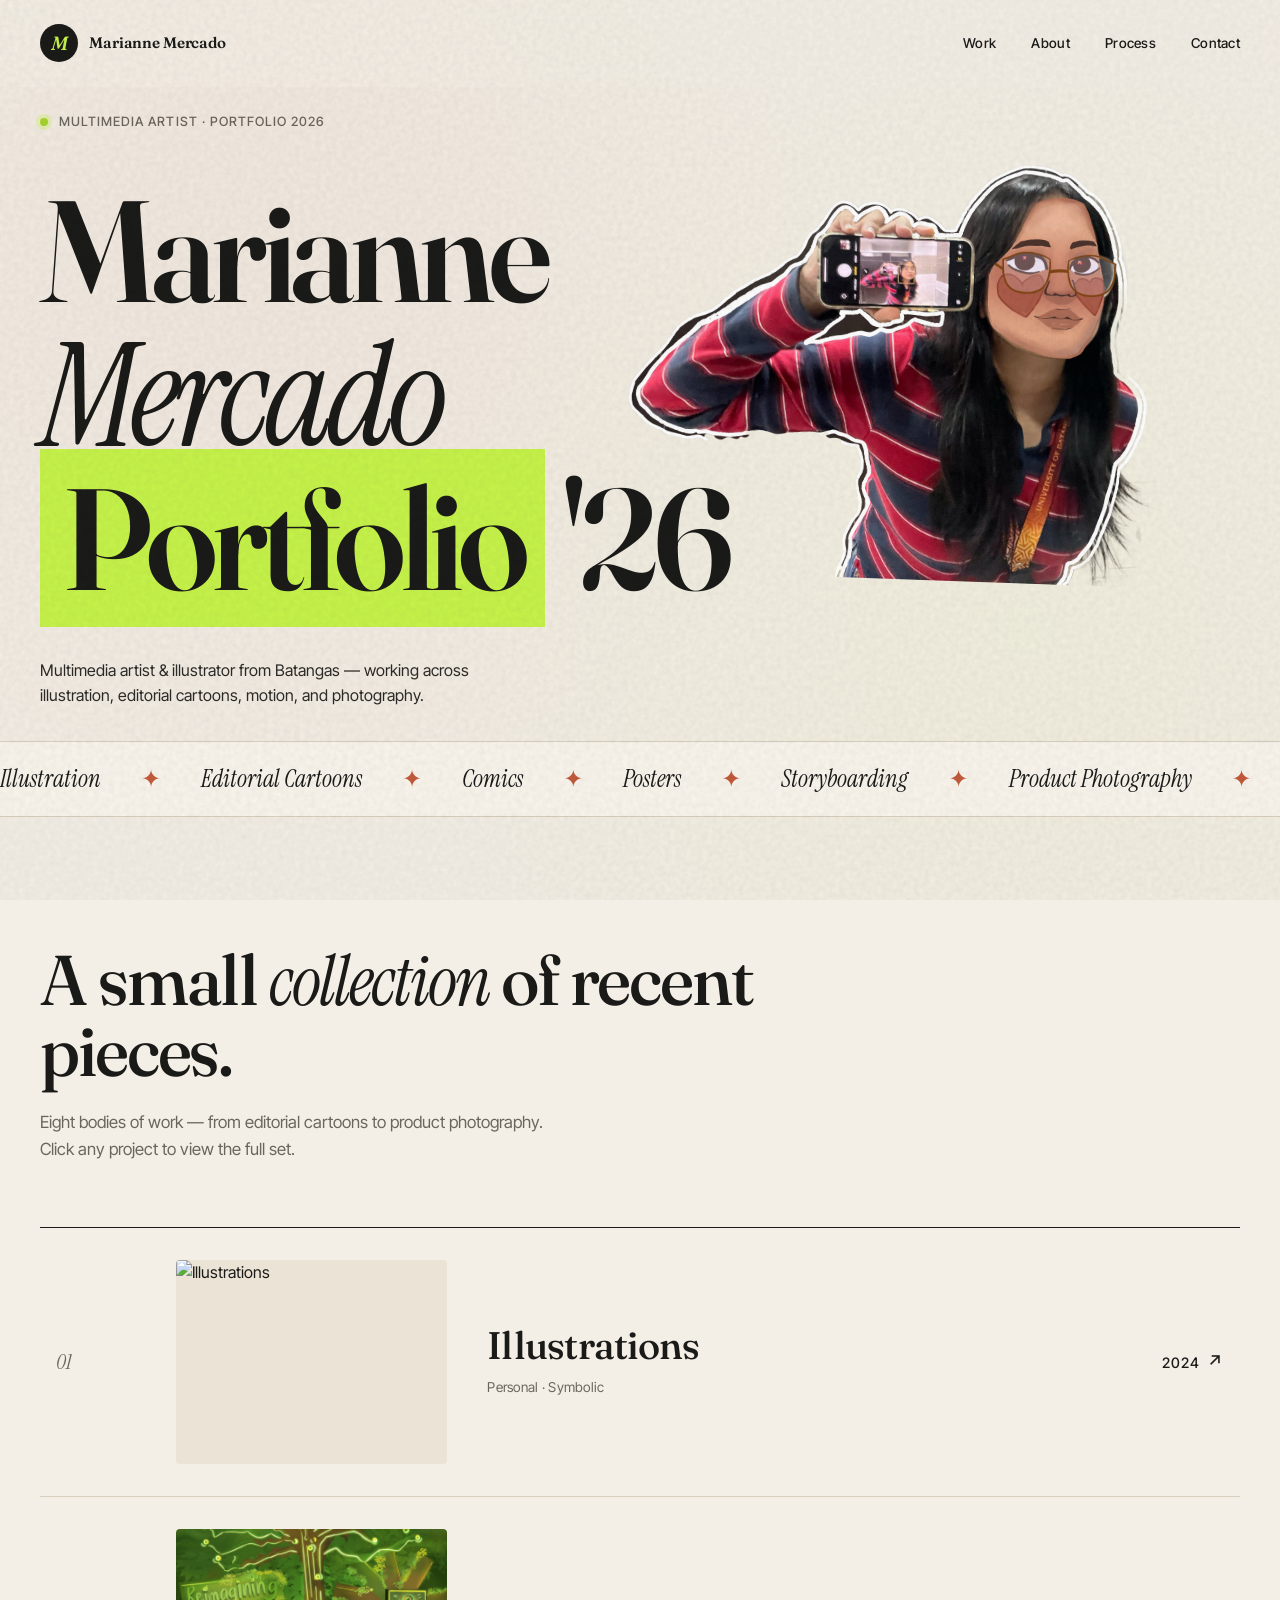
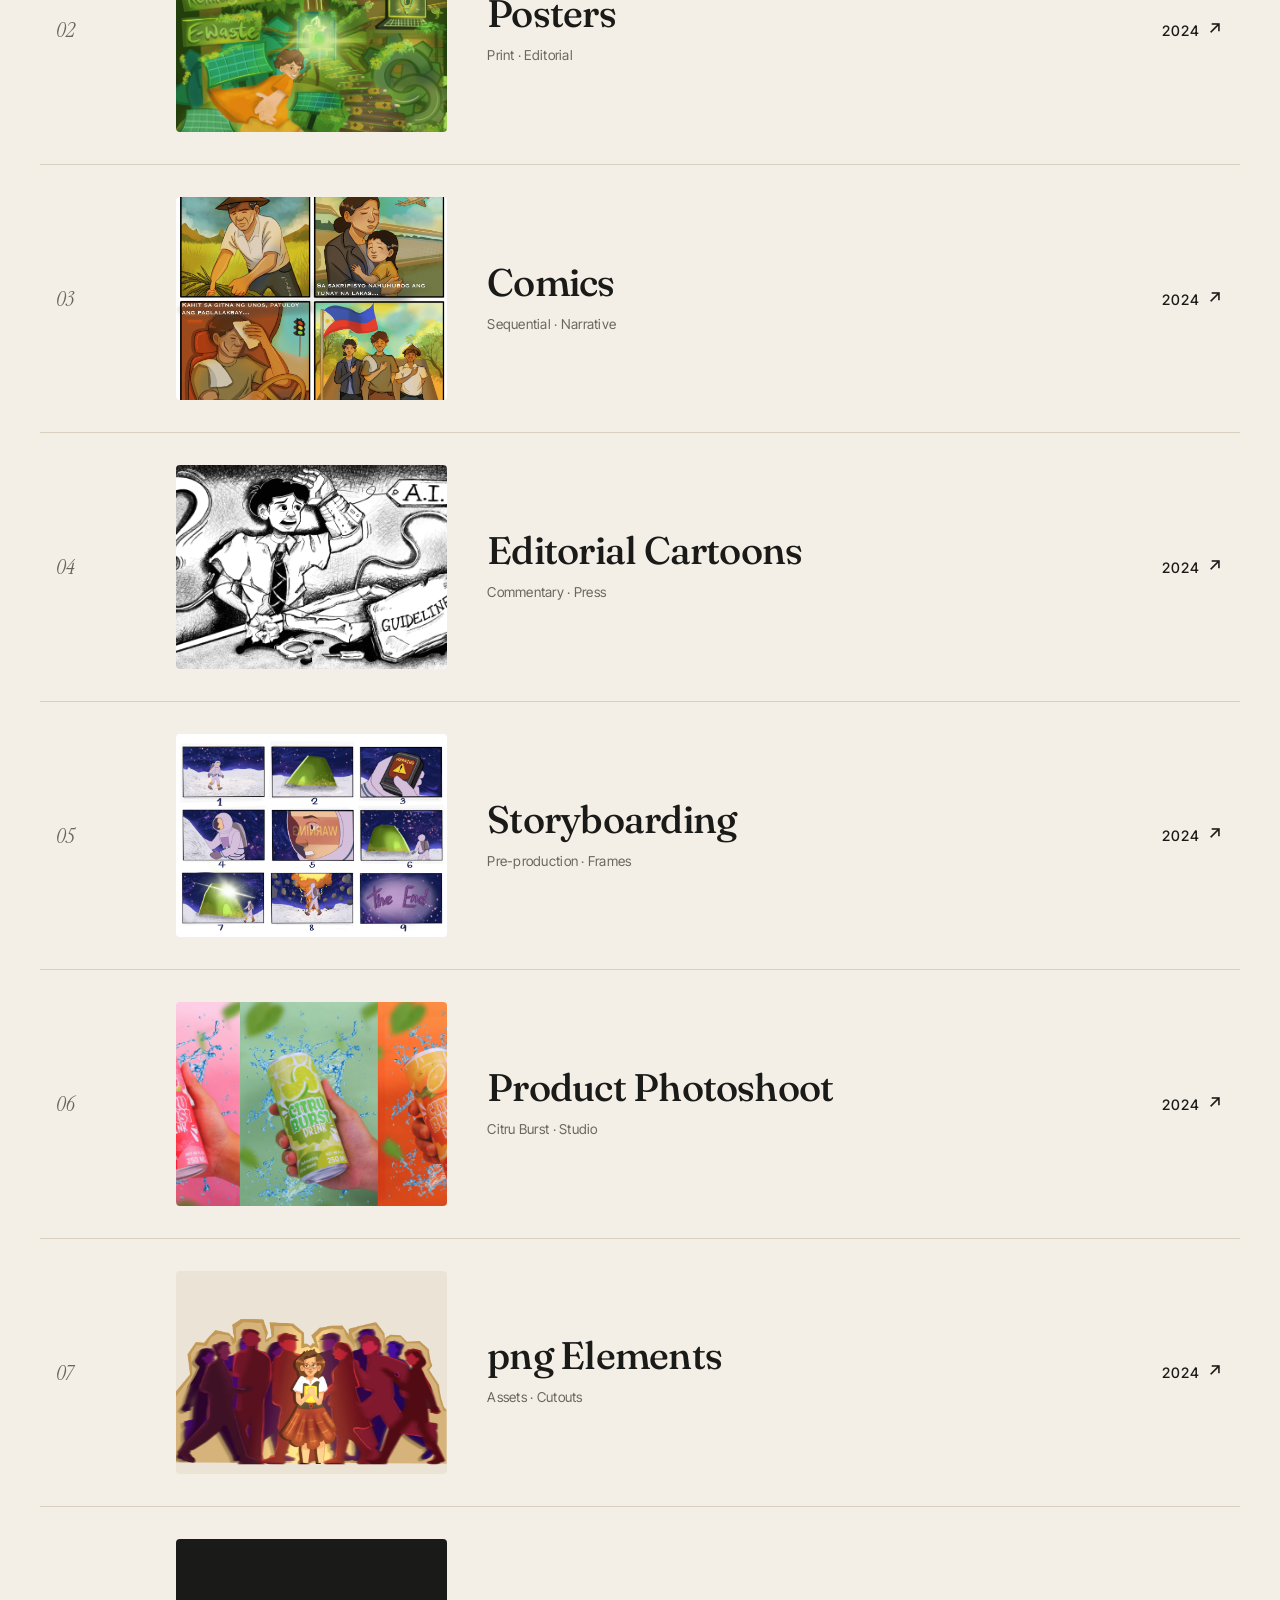
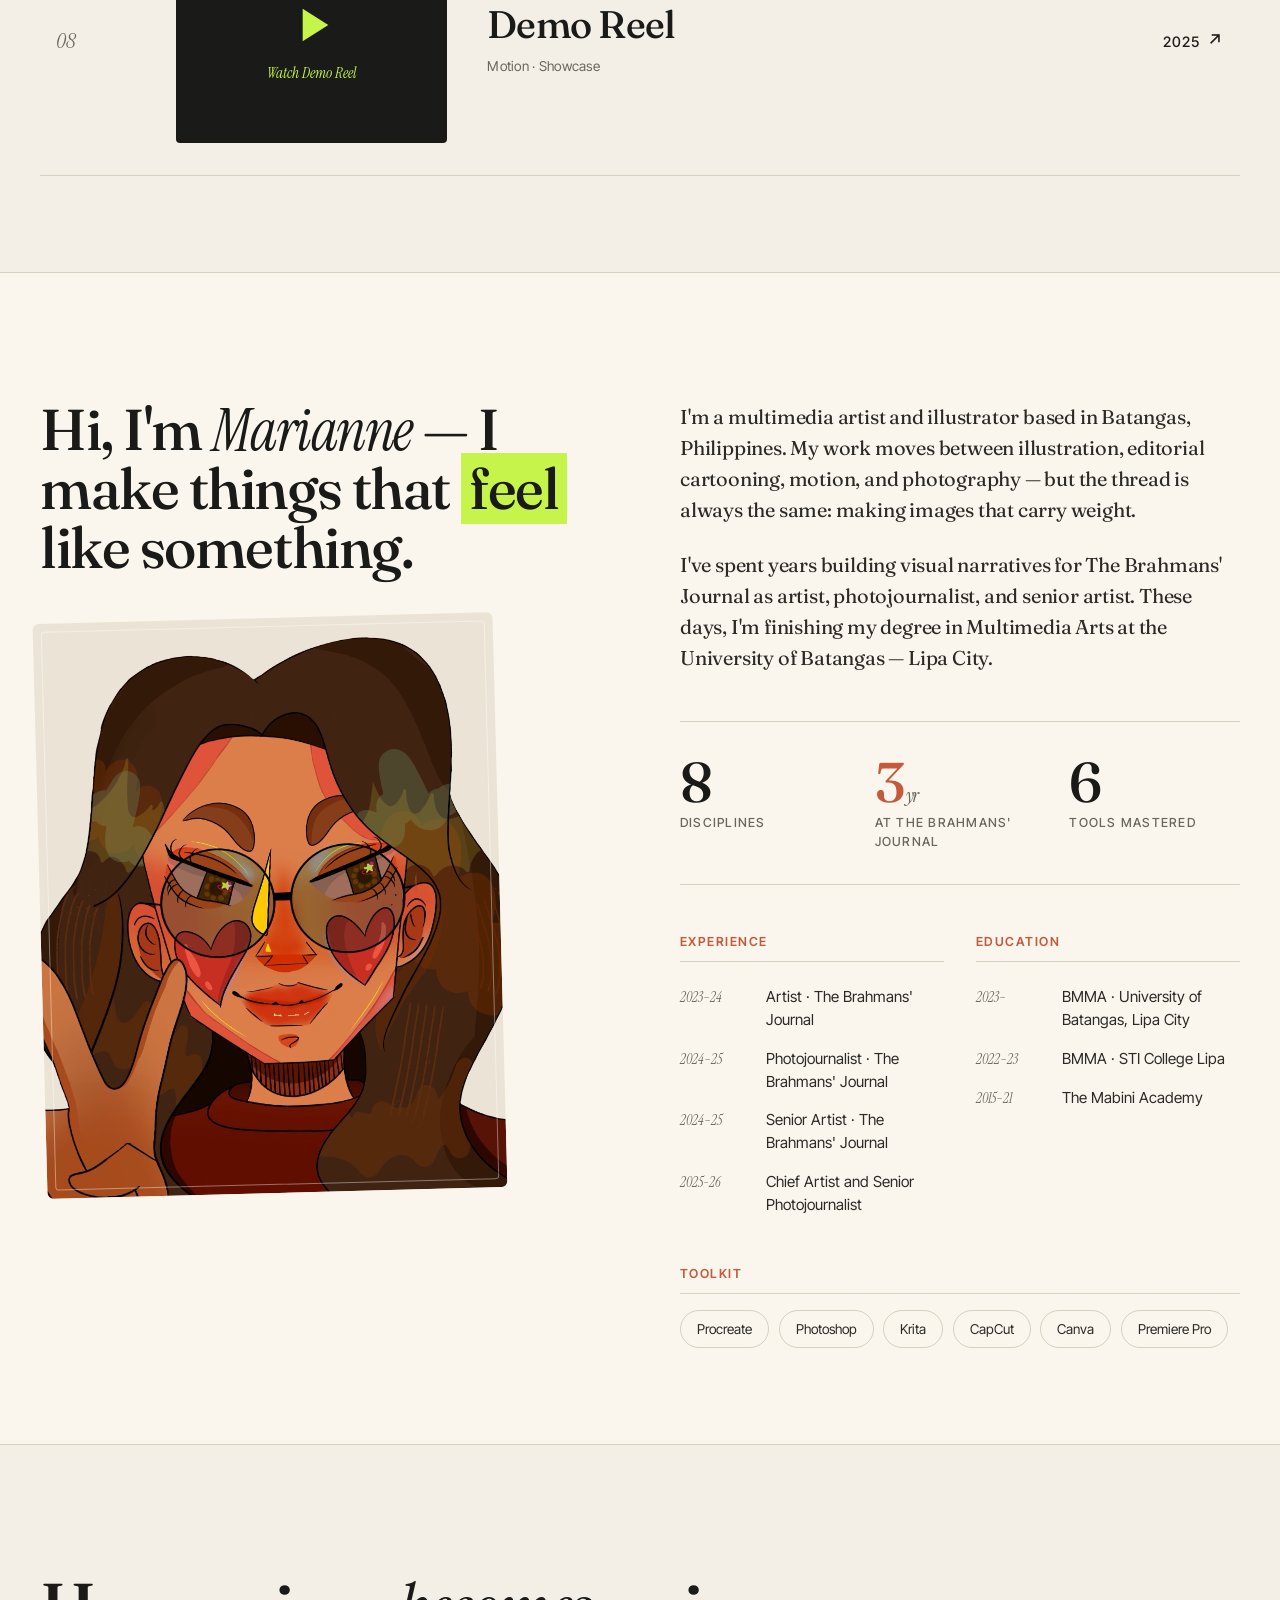
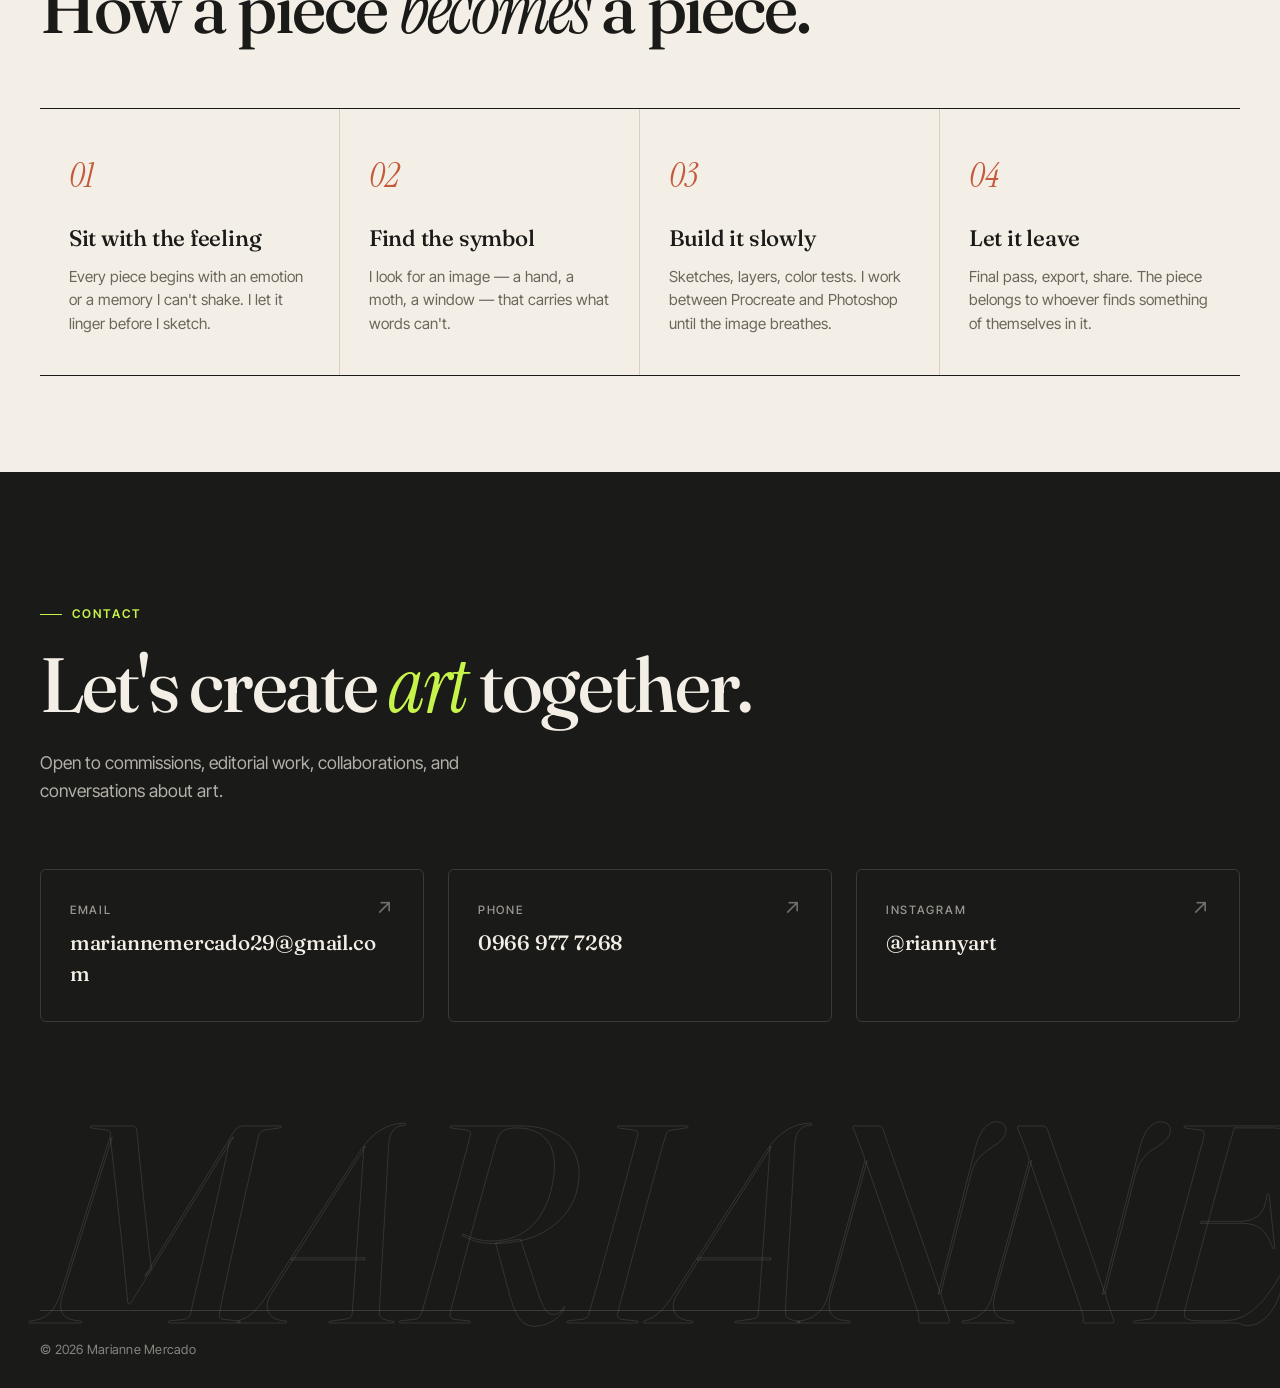
==== commit 9b71b996: "Update index.html" ====
--- a/index.html
+++ b/index.html
@@ -90,7 +90,7 @@
             <a href="illustrations.html" class="project">
                 <div class="proj-num">01</div>
                 <div class="proj-media">
-                    <img src="Illus1.PNG" alt="Illustrations">
+                    <img src="Illus1.png" alt="Illustrations">
                 </div>
                 <div class="proj-info">
                     <h3>Illustrations</h3>
@@ -103,7 +103,7 @@
             <a href="posters.html" class="project">
                 <div class="proj-num">02</div>
                 <div class="proj-media">
-                    <img src="Poster1.PNG" alt="Posters">
+                    <img src="Poster1.png" alt="Posters">
                 </div>
                 <div class="proj-info">
                     <h3>Posters</h3>
@@ -116,7 +116,7 @@
             <a href="comics.html" class="project">
                 <div class="proj-num">03</div>
                 <div class="proj-media">
-                    <img src="Comic1.PNG" alt="Comics">
+                    <img src="Comic1.png" alt="Comics">
                 </div>
                 <div class="proj-info">
                     <h3>Comics</h3>
@@ -129,7 +129,7 @@
             <a href="editorial-cartoons.html" class="project">
                 <div class="proj-num">04</div>
                 <div class="proj-media">
-                    <img src="ec1.PNG" alt="Editorial Cartoons">
+                    <img src="ec1.png" alt="Editorial Cartoons">
                 </div>
                 <div class="proj-info">
                     <h3>Editorial Cartoons</h3>
@@ -142,7 +142,7 @@
             <a href="storyboarding.html" class="project">
                 <div class="proj-num">05</div>
                 <div class="proj-media">
-                    <img src="story1.PNG" alt="Storyboarding">
+                    <img src="story1.png" alt="Storyboarding">
                 </div>
                 <div class="proj-info">
                     <h3>Storyboarding</h3>
@@ -155,7 +155,7 @@
             <a href="product-photoshoot.html" class="project">
                 <div class="proj-num">06</div>
                 <div class="proj-media">
-                    <img src="Citru Birst 1.PNG" alt="Product Photoshoot">
+                    <img src="Citru Birst 1.png" alt="Product Photoshoot">
                 </div>
                 <div class="proj-info">
                     <h3>Product Photoshoot</h3>
@@ -164,14 +164,14 @@
                 <div class="proj-year">2024</div>
             </a>
 
-            <!-- 07 PNG ELEMENTS -->
+            <!-- 07 png ELEMENTS -->
             <a href="png-elements.html" class="project">
                 <div class="proj-num">07</div>
                 <div class="proj-media">
-                    <img src="png1.PNG" alt="PNG Elements">
-                </div>
-                <div class="proj-info">
-                    <h3>PNG Elements</h3>
+                    <img src="png1.png" alt="png Elements">
+                </div>
+                <div class="proj-info">
+                    <h3>png Elements</h3>
                     <span class="proj-tag">Assets · Cutouts</span>
                 </div>
                 <div class="proj-year">2024</div>
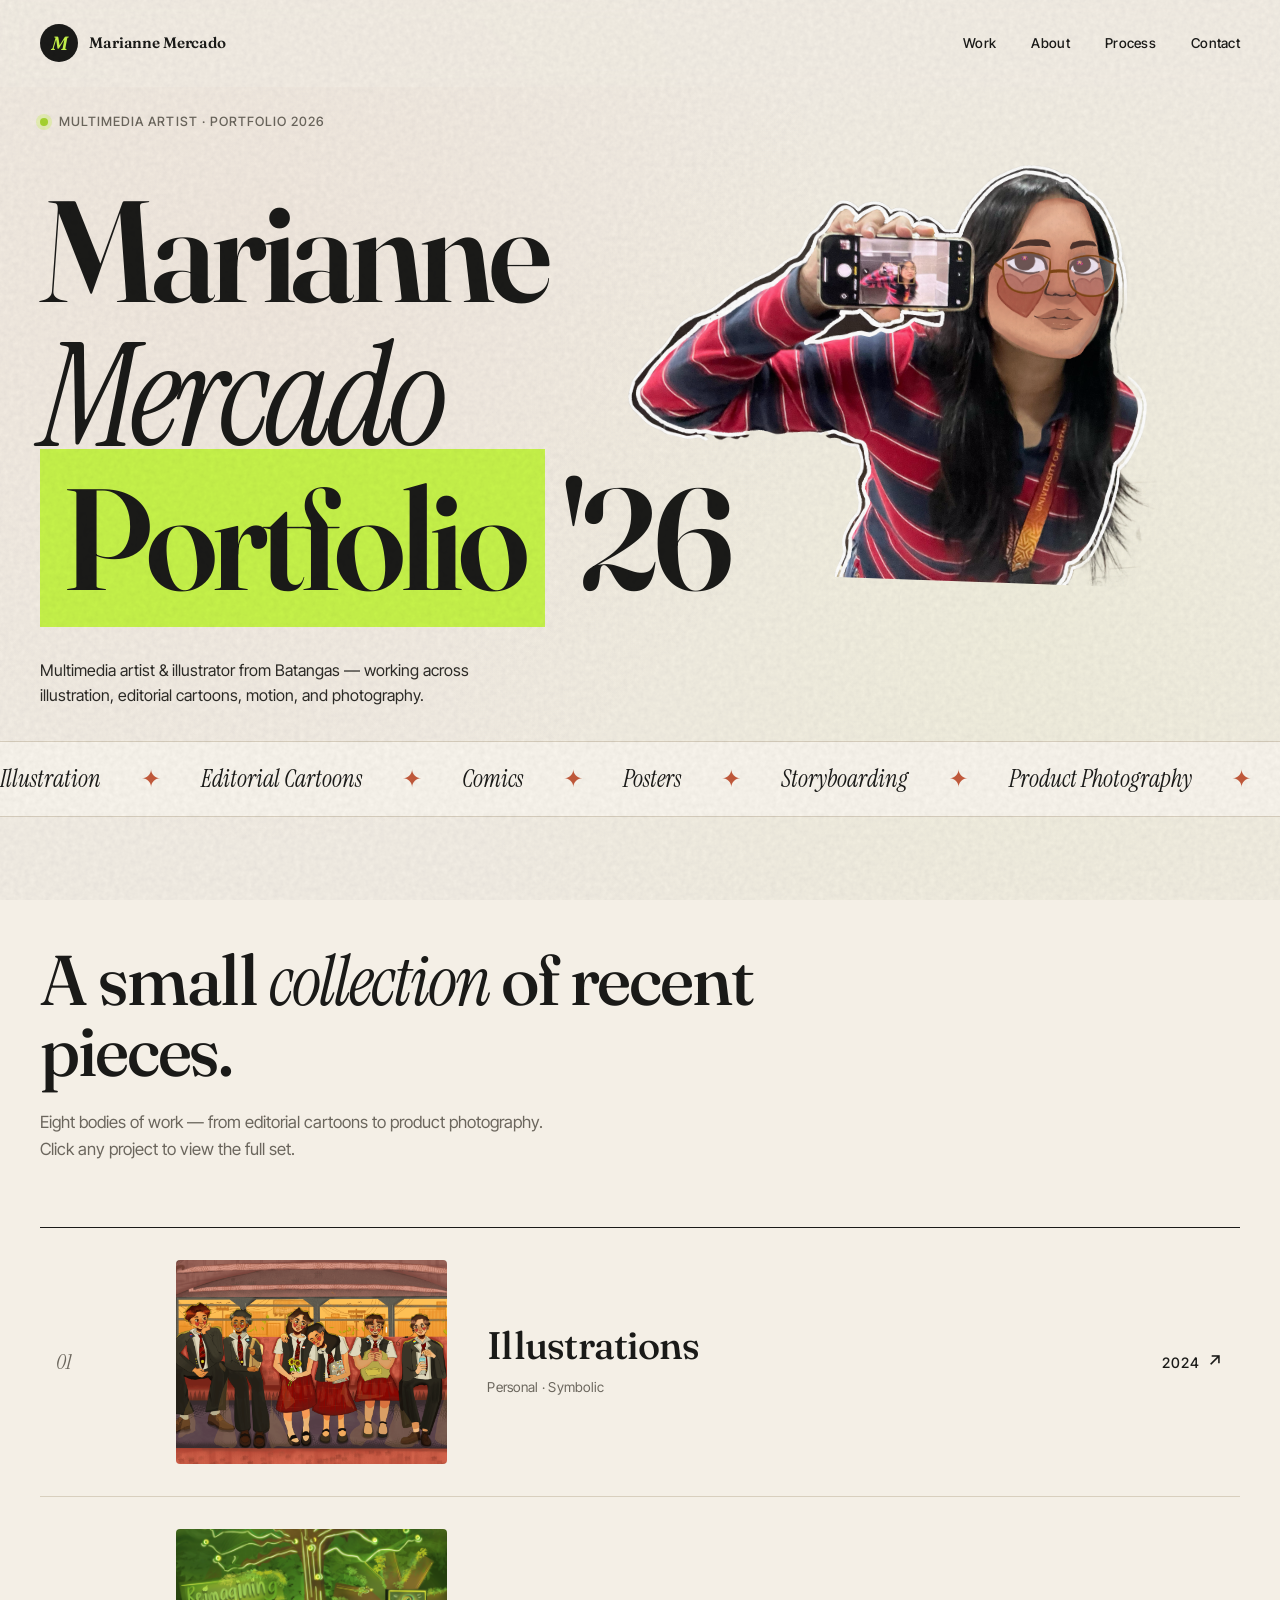
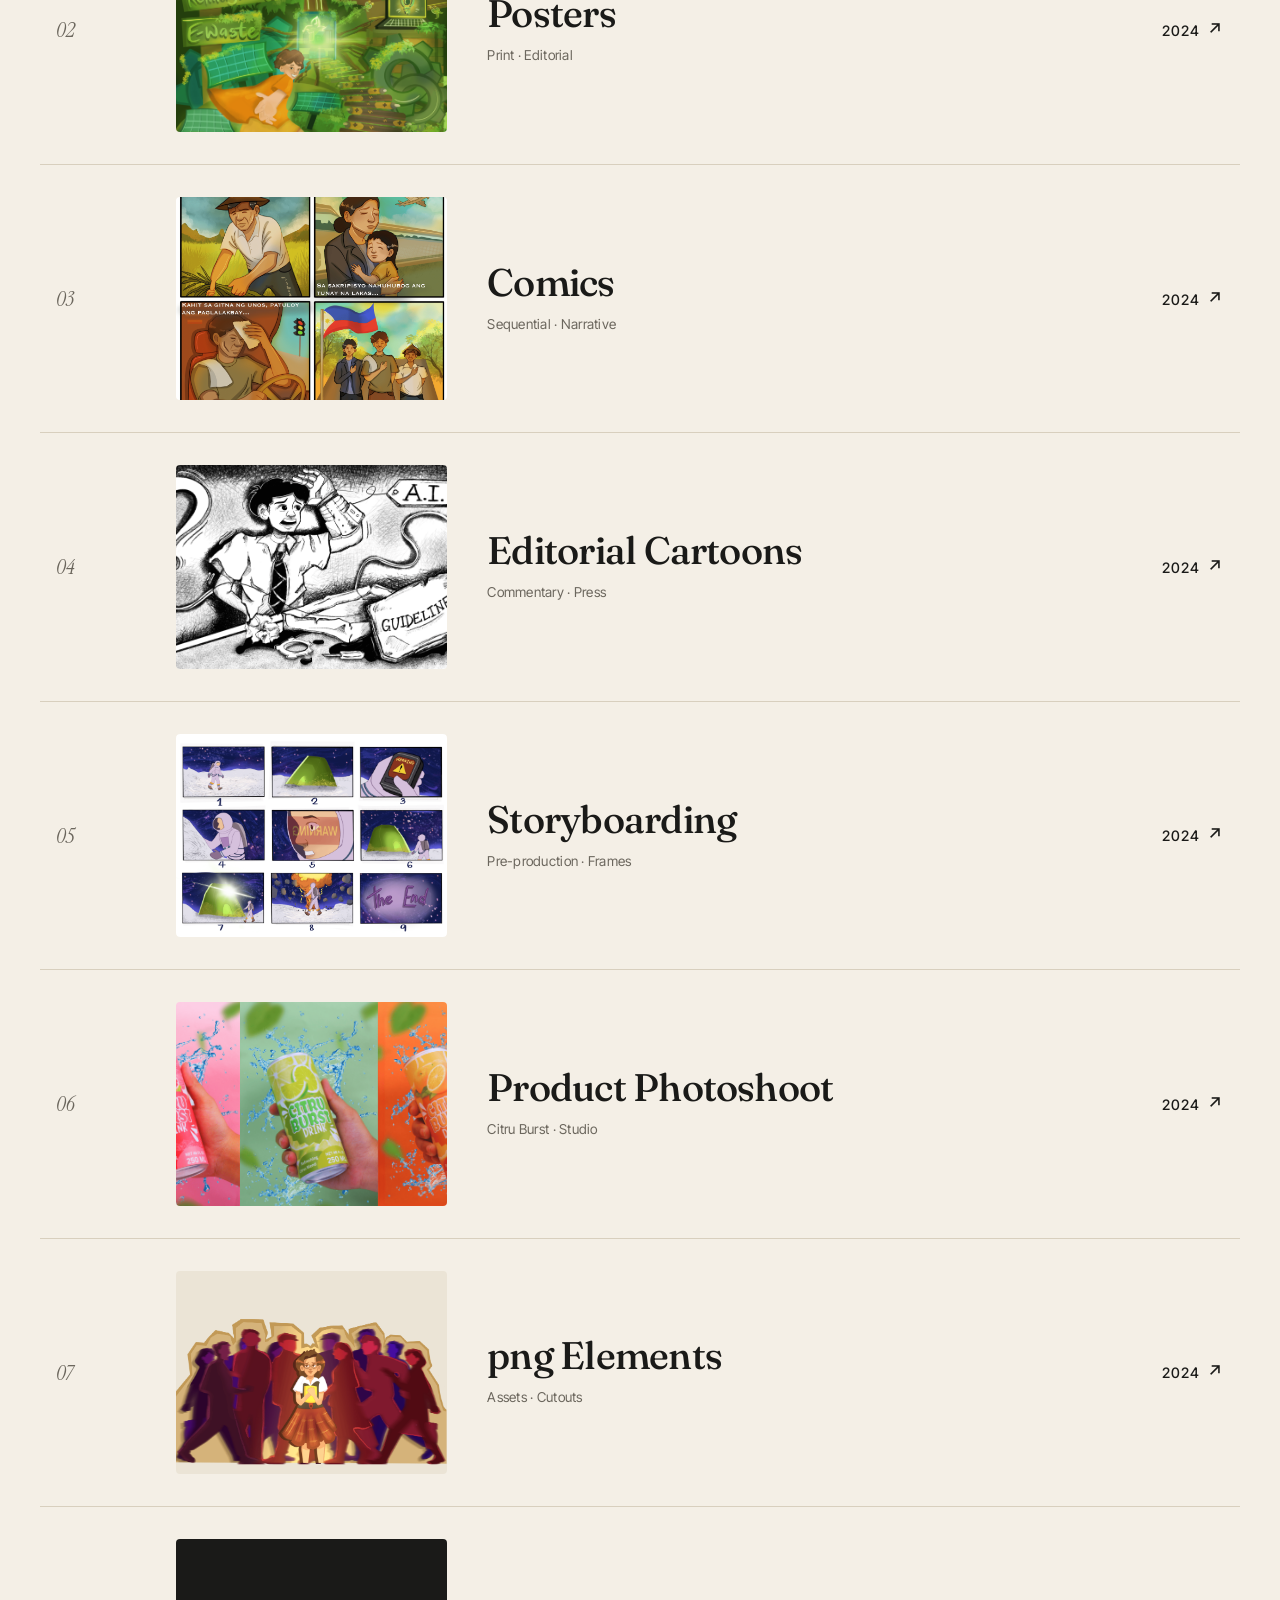
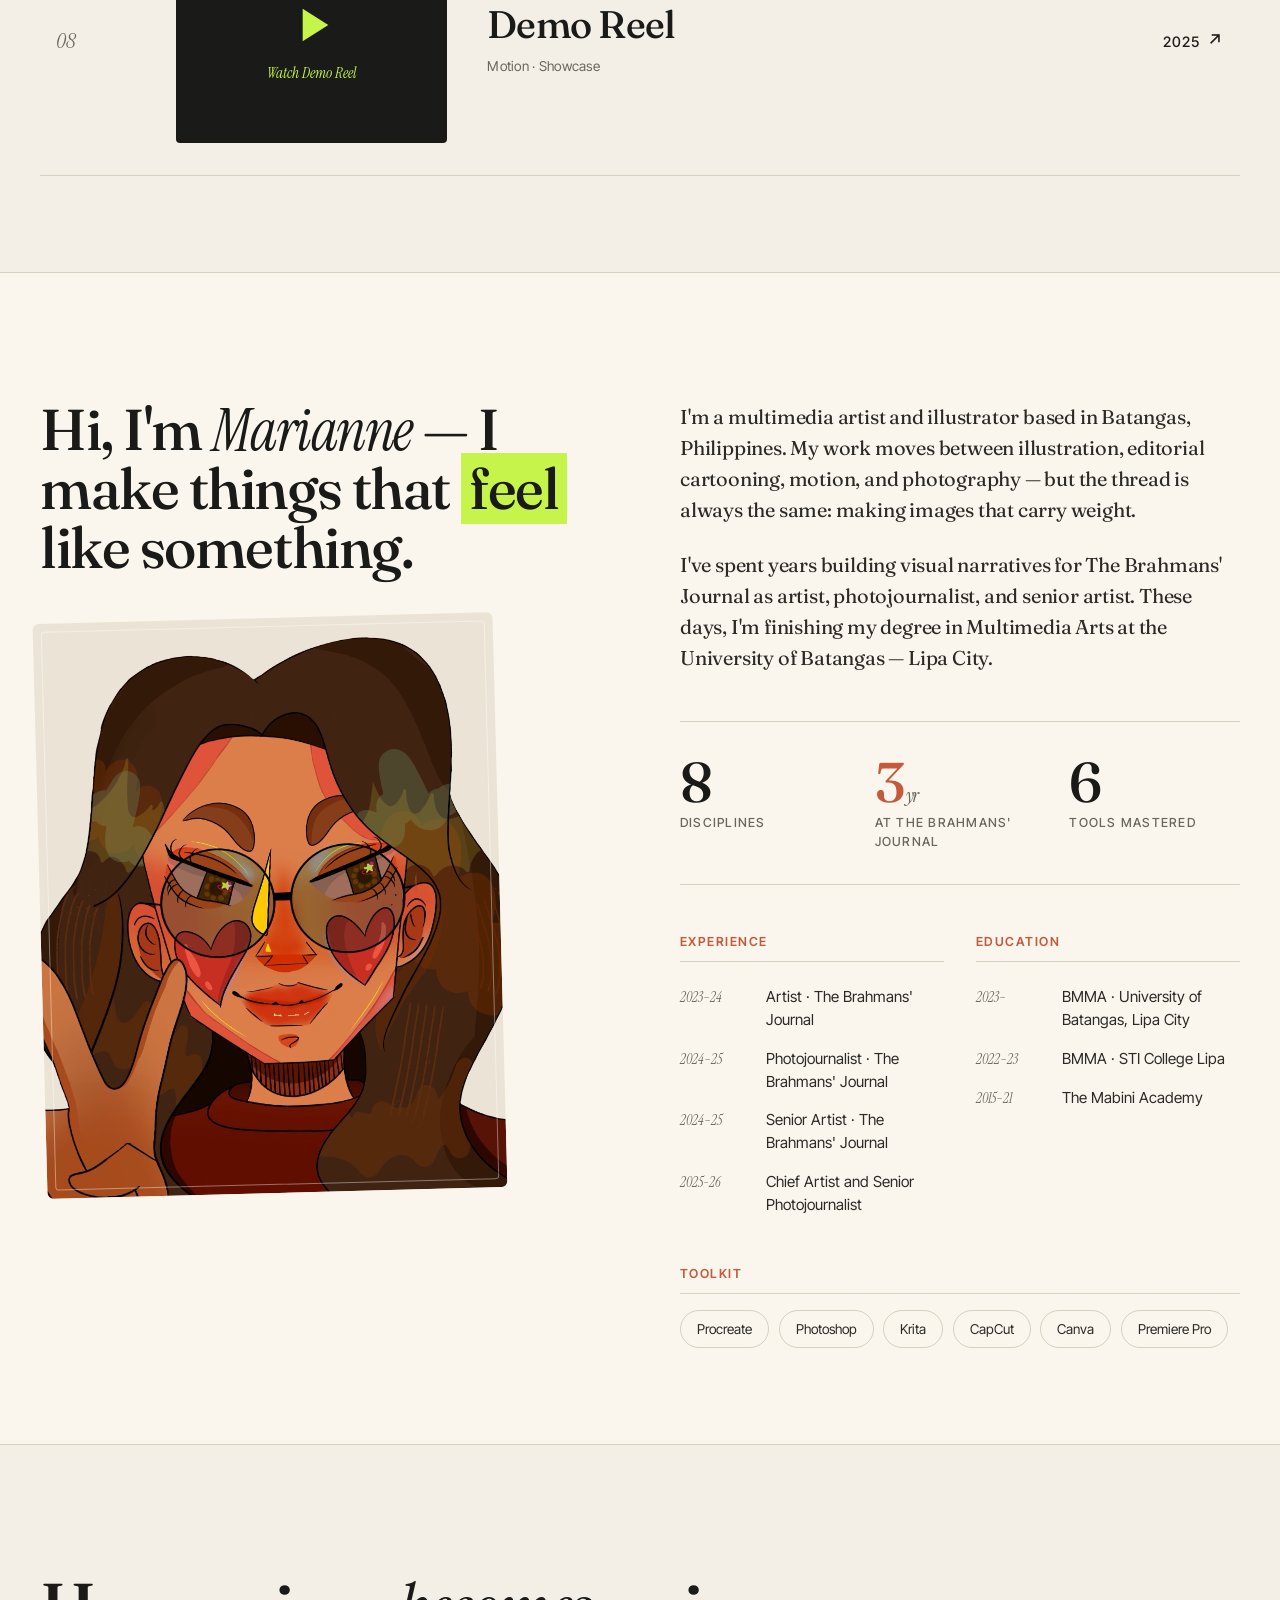
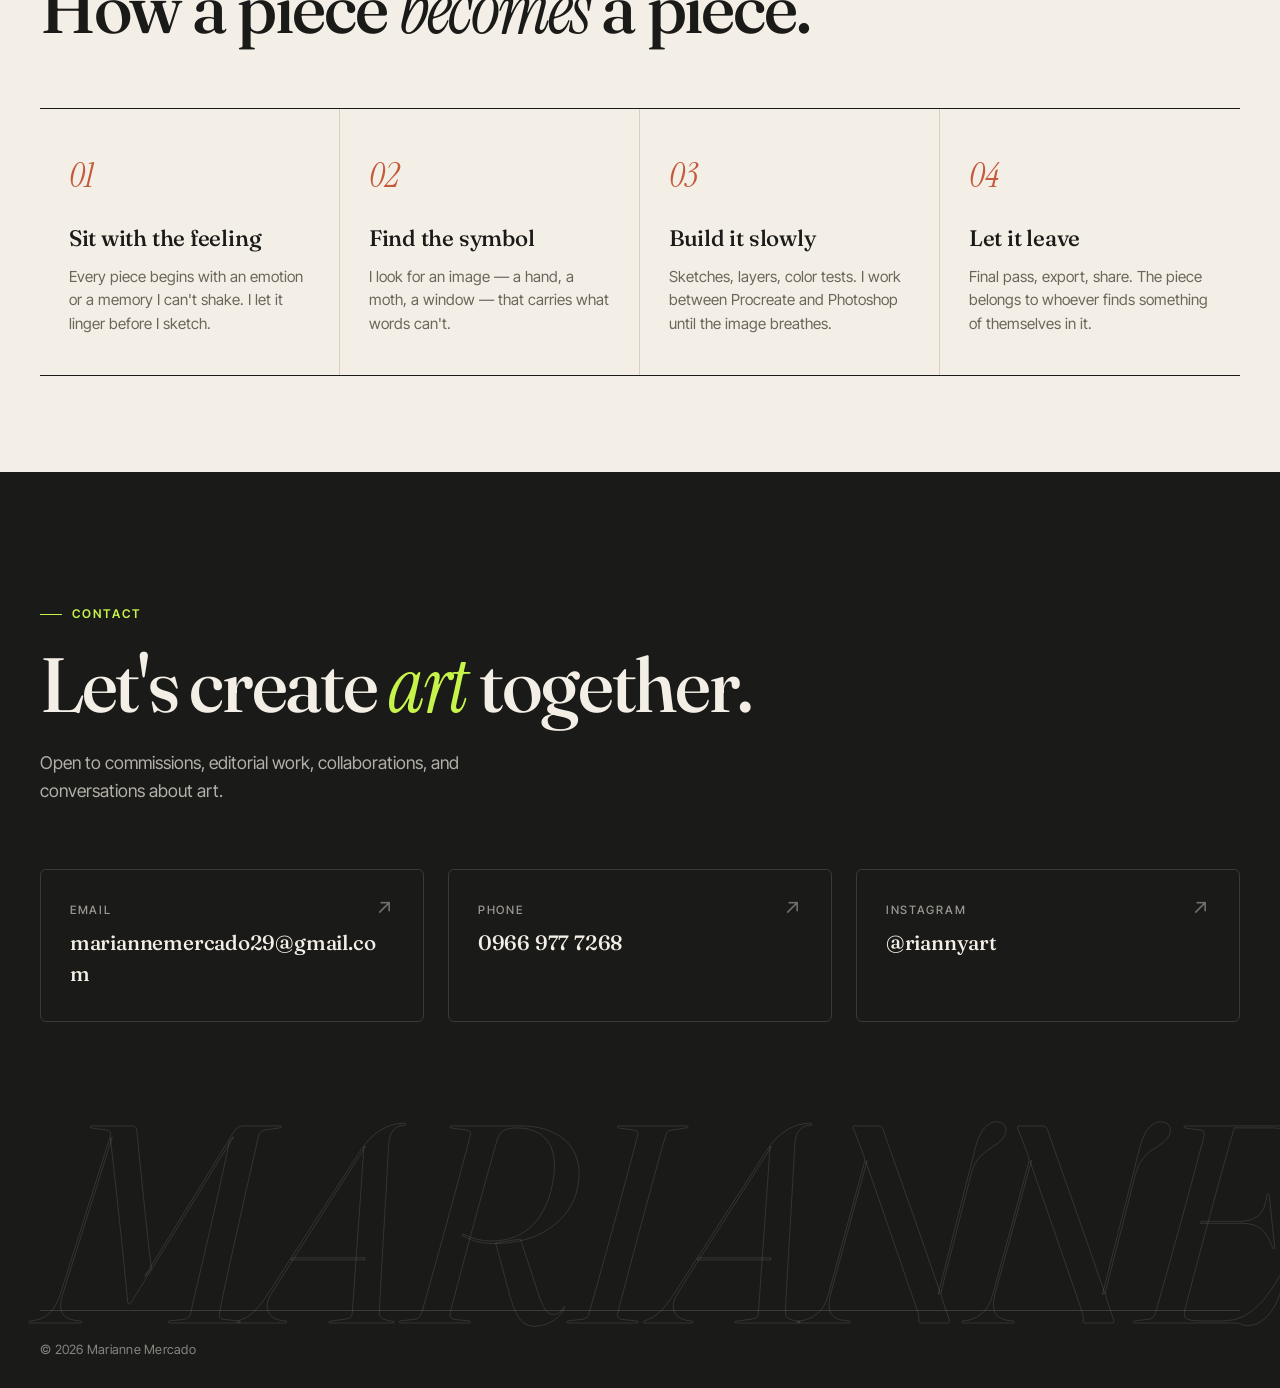
==== commit 821ab4ba: "Update index.html" ====
--- a/index.html
+++ b/index.html
@@ -90,7 +90,7 @@
             <a href="illustrations.html" class="project">
                 <div class="proj-num">01</div>
                 <div class="proj-media">
-                    <img src="Illus1.png" alt="Illustrations">
+                    <img src="Illus1.PNG" alt="Illustrations">
                 </div>
                 <div class="proj-info">
                     <h3>Illustrations</h3>
